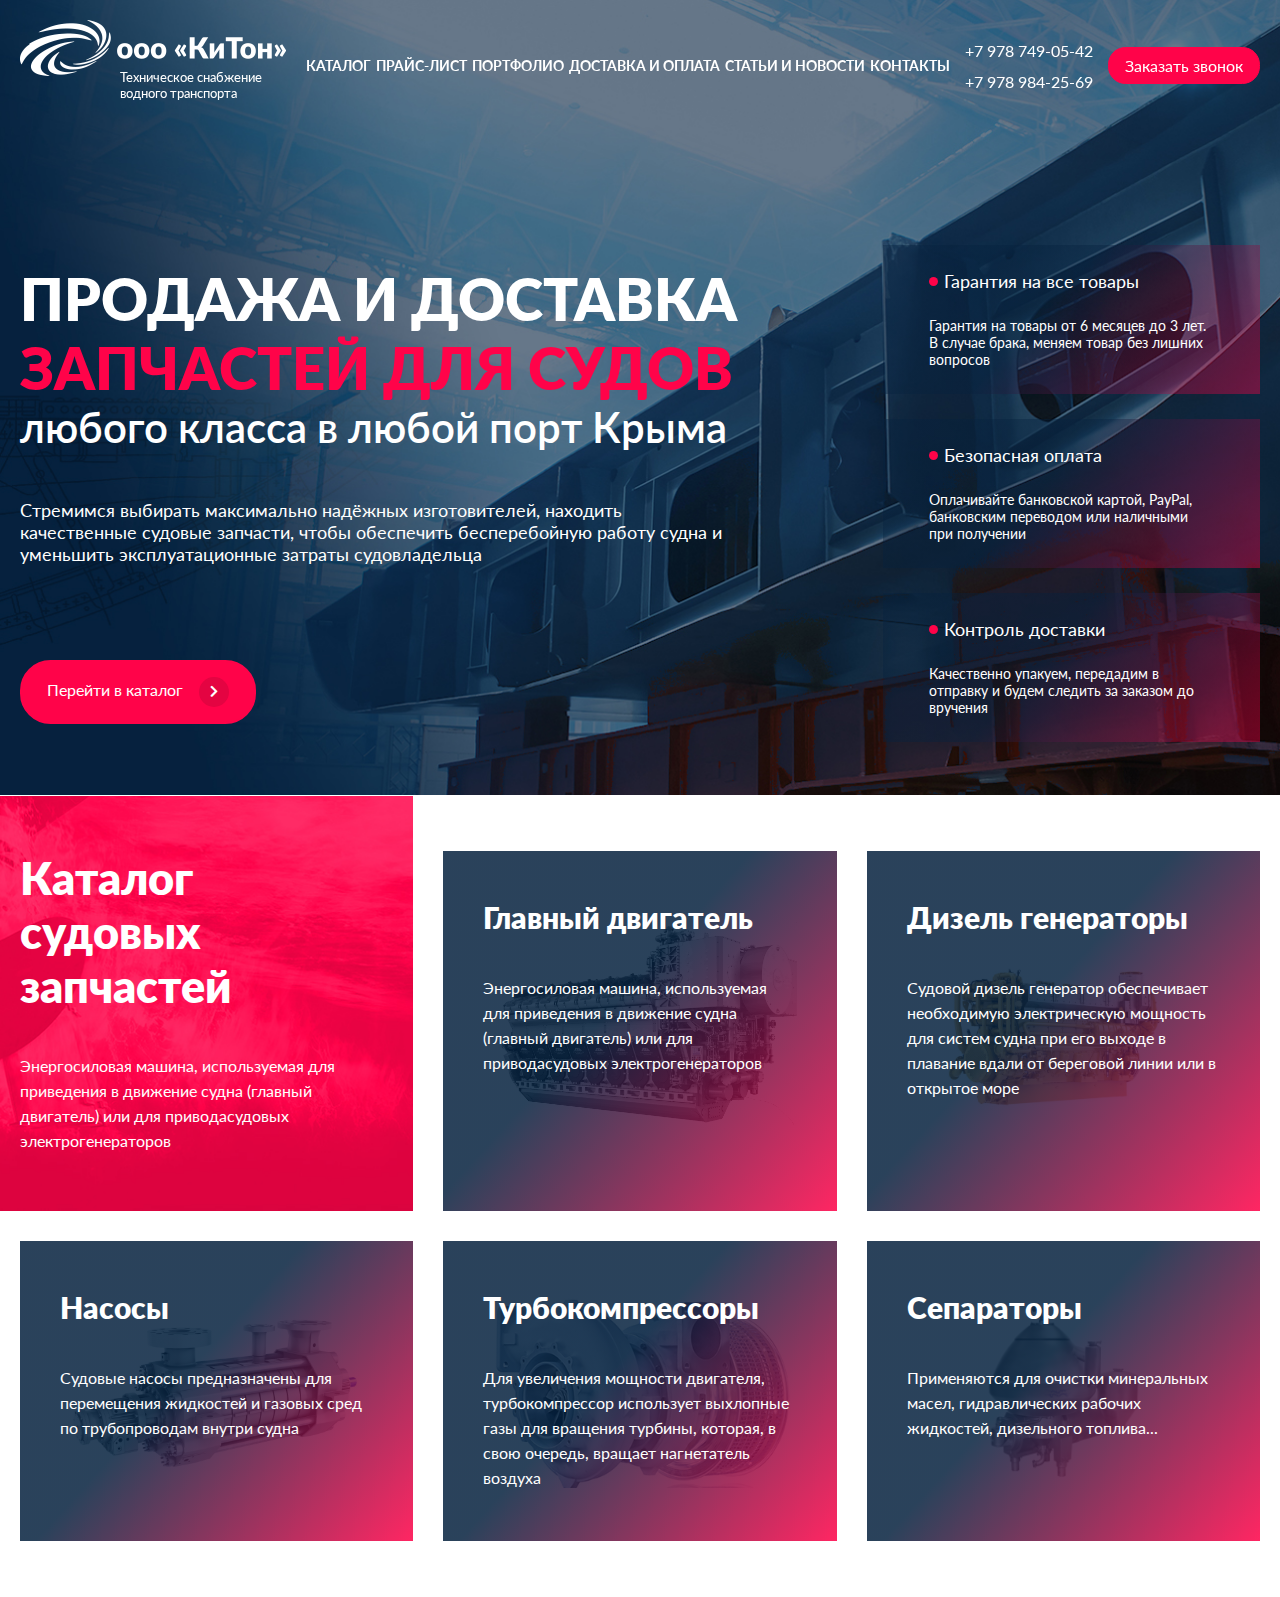
==== index.html @ de4539e9 "done main-catalog" ====
<!DOCTYPE html>
<html lang="ru">
<head>
  <meta charset="UTF-8">
  <meta http-equiv="X-UA-Compatible" content="IE=edge">
  <meta name="viewport" content="width=device-width, initial-scale=1.0">
  <link rel="stylesheet" href="libs/fontawesome/css/all.min.css">
  <link rel="stylesheet" href="css/main.css">
  <link rel="stylesheet" href="css/media.css">
  <link rel="stylesheet" href="css/fonts.css">
  <title>Главная</title>
</head>
<body>
  <main>
    <header>
      <div class="box-container">
  
        <div class="main-header">

          <div class="main-header__logo">
            <a href="index.html"><img src="img/icon/header-logo.svg" alt=""></a> 
            <p>Техническое снабжение <br>
              водного транспорта</p>
          </div>

          <nav class="nav">
            <ul>
              <li><a href="#">Каталог</a></li>
              <li><a href="#">Прайс-лист</a></li>
              <li><a href="#">Портфолио</a></li>
              <li><a href="#">Доставка и оплата</a></li>
              <li><a href="#">Статьи и новости</a></li>
              <li><a href="#">Контакты</a></li>
            </ul>
          </nav>

          <div class="main-header__phones">
            <a href="#">+7 978 749-05-42</a>
            <a href="#">+7 978 984-25-69</a>
          </div>

          <a href="#" class="custom-btn">Заказать звонок</a>

          <span class="header__button-menu"><i class="fas fa-bars"></i></span>
        </div>
  
        <div class="header__mobile">
          <span class="header__mobile-close"><i class="fas fa-times"></i></span>
          <div class="header__nav_mobile">
            <ul class="header__nav_item_mobile">
              <li><a href="#">Каталог</a></li>
              <li><a href="#">Прайс-лист</a></li>
              <li><a href="#">Портфолио</a></li>
              <li><a href="#">Доставка и оплата</a></li>
              <li><a href="#">Статьи и новости</a></li>
              <li><a href="#">Контакты</a></li>
            </ul>
            <div class="main-header__phones">
              <a href="#">+7 978 749-05-42</a>
              <a href="#">+7 978 984-25-69</a>
            </div>
          </div>
        </div>
  
      </div>
    </header>
  
    <section class="main-block">
      <div class="box-container">
        <div class="main-block__body">

          <div class="main-block__text">
            <h1>Продажа и доставка <br>
              <span>запчастей для судов</span>  
            </h1>
            <h2>любого класса в любой порт Крыма</h2>

            <p>Стремимся выбирать максимально надёжных изготовителей, находить качественные 
              судовые запчасти, чтобы обеспечить бесперебойную работу судна и уменьшить 
              эксплуатационные затраты судовладельца</p>

            <a href="#" class="catalog-btn">
              Перейти в каталог
              <span class="catalog-btn__circle"><i class="fas fa-chevron-right"></i></span>
            </a>
          </div>

          <div class="main-block__item">

            <div class="main-block__box">
              <div class="box__title">
                <p>Гарантия на все товары</p>
              </div>
              <div class="box__desc">
                <p>Гарантия на товары от 6 месяцев до 3 лет. 
                  В случае брака, меняем товар без лишних вопросов</p>
              </div>
            </div>

            <div class="main-block__box">
              <div class="box__title">
                <p>Безопасная оплата</p>
              </div>
              <div class="box__desc">
                <p>Оплачивайте банковской картой, PayPal, банковским переводом или наличными при получении</p>
              </div>
            </div>

            <div class="main-block__box">
              <div class="box__title">
                <p>Контроль доставки</p>
              </div>
              <div class="box__desc">
                <p>Качественно упакуем, передадим 
                  в отправку и будем следить за заказом
                  до вручения</p>
              </div>
            </div>

          </div>
        </div>
      </div>
    </section>

    <section class="main-catalog">
      <div class="box-container">
        
        <div class="main-catalog__body">

          <div class="main-catalog__item main-catalog__item_size">
            <img class="red-img" src="img/bg/catalog-red.jpg" alt="">

            <div class="main-catalog__text">
              <div class="text__title">
                <p>Каталог <br>
                  судовых запчастей</p>
              </div>
              <div class="text__desc">
                <p>Энергосиловая машина, используемая для приведения 
                  в движение судна (главный двигатель) или для приводасудовых электрогенераторов</p>
              </div>
            </div>

          </div>

          <div class="main-catalog__item">
            <img src="img/bg/catalog-img2.png" alt="">
            <div class="main-catalog__item_mask"></div>
            <div class="main-catalog__text">
              <div class="text__title">
                <p>Главный двигатель</p>
              </div>
              <div class="text__desc">
                <p>Энергосиловая машина, используемая для приведения 
                  в движение судна (главный двигатель) или для приводасудовых электрогенераторов</p>
              </div>
            </div>
          </div>

          <div class="main-catalog__item">
            <img src="img/bg/catalog-img3.jpg" alt="">
            <div class="main-catalog__item_mask"></div>
            <div class="main-catalog__text">
              <div class="text__title">
                <p>Дизель генераторы</p>
              </div>
              <div class="text__desc">
                <p>Судовой дизель генератор обеспечивает необходимую электрическую мощность для систем судна при его выходе в плавание вдали от береговой линии или в открытое море</p>
              </div>
            </div>
          </div>

          <div class="main-catalog__item">
            <img src="img/bg/catalog-img4.jpg" alt="">
            <div class="main-catalog__item_mask"></div>
            <div class="main-catalog__text">
              <div class="text__title">
                <p>Насосы</p>
              </div>
              <div class="text__desc">
                <p>Судовые насосы предназначены для перемещения 
                  жидкостей и газовых сред по трубопроводам внутри судна</p>
              </div>
            </div>
          </div>

          <div class="main-catalog__item">
            <img src="img/bg/catalog-img5.jpg" alt="">
            <div class="main-catalog__item_mask"></div>
            <div class="main-catalog__text">
              <div class="text__title">
                <p>Турбокомпрессоры</p>
              </div>
              <div class="text__desc">
                <p>Для увеличения мощности двигателя, турбокомпрессор использует выхлопные газы для вращения турбины, которая, в свою очередь, вращает нагнетатель воздуха</p>
              </div>
            </div>
          </div>

          <div class="main-catalog__item">
            <img src="img/bg/catalog-img6.png" alt="">
            <div class="main-catalog__item_mask"></div>
            <div class="main-catalog__text">
              <div class="text__title">
                <p>Сепараторы</p>
              </div>
              <div class="text__desc">
                <p>Применяются для очистки минеральных масел, гидравлических рабочих жидкостей, дизельного топлива...</p>
              </div>
            </div>
          </div>
        </div>
      </div>
    </section>
  </main>
 


  <script src="libs/jquery/dist/jquery.min.js"></script>
  <script src="libs/fancybox-2.1.7/source/jquery.fancybox.js"></script>
	<script src="js/common.js"></script>
  
</body>
</html>
---- css/main.css ----
:root {
  --color-white: #ffffff;
  --color-red: #ff0349;
  --color-dark-blue: #05213e;
  --color-blue: #0e355d;
  --color-light-blue: #1a4377;

  --text-color-light-blue: #85bada;
  --text-color-blue: #0a2745;

  --gradient-card: linear-gradient(
    132deg,
    rgba(5, 33, 62, .4) 43%,
    rgba(255, 0, 71, .4) 100%
  );

  --gradient-card-catalog: linear-gradient(
    132deg,
    rgba(5, 33, 62, .85) 43%,
    rgba(255, 0, 71, .85) 100%
  );

  --gradient-bg-1: linear-gradient(
    70deg,
    rgba(5, 33, 62, 1) 30%,
    rgba(5, 33, 62, 0.5) 100%
  );
  --gradient-bg-2: linear-gradient(
    42deg,
    rgba(255, 3, 73, 1) 0%,
    rgba(5, 33, 62, 1) 55%
  );
}

* {
  margin: 0;
  padding: 0;
}

a {
  color: var(--color-white);
  text-decoration: none;
}

li {
  list-style: none;
}

i{ font-size: 24px; }

body {
  font-family: "Lato";
  background-color: var(--color-dark-blue);
}
header {
  position: fixed;
  top: 0;
  width: 100%;
  z-index: 100;
  transition: .3s;
}

.scrolled {
  background: var(--color-light-blue);
}

.scrolled .main-header {
  padding: 5px 0 0;
}

.header__mobile {
  display: none;
}

.header__button-menu {
  display: none;
}

.header__mobile-close {
  color: var(--color-white);
}

.header__nav_item_mobile {
  margin-bottom: 10px;
}

.header__nav_item_mobile li{
  margin-bottom: 12px;
}

.box-container {
  max-width: 1600px;
  width: 100%;
  margin: 0px auto;
}

.main-header {
  color: var(--color-white);
  display: flex;
  align-items: center;
  justify-content: space-between;
  padding: 20px 0;
  transition: .5s;
}

.main-header__logo {
  margin-right: 15px;
}

.main-header__logo p {
  font-size: 13px;
  position: relative;
  left: 100px;
  top: -10px;
}

.nav {
  text-transform: uppercase;
  font-size: 14px;
  font-weight: bold;
  max-width: 910px;
  width: 100%;
  margin: 0px 5px;
}

.nav ul {
  display: flex;
  justify-content: space-between;
}

.nav ul li {}

.nav ul li a {
  position: relative
}

.nav ul li a::before {
  position: absolute;
  content: "";
  bottom: -9px;
  width: 0%;
  height: 2px;
  /* background: #ff0349; */
  transition: 0.5s;
}

.nav ul li:hover a::before {
  bottom: -9px;
  width: 100%;
  height: 2px;
  background: #ff0349;
  transition: 0.3s;
}

.main-header__phones {
  display: flex;
  flex-direction: column;
  margin: 0px 15px 0px 10px;
}

.main-header__phones a {
  position: relative;
  width: max-content;
  margin-bottom: 12px;
}
.main-header__phones a:last-child {
  margin-bottom: 0px;
}

.main-header__phones a::before {
  position: absolute;
  content: "";
  bottom: -1px;
  width: 0%;
  height: 2px;
  /* background: #ff0349; */
  transition: 0.5s;
}

.main-header__phones a:hover::before {
  bottom: -1px;
  width: 100%;
  height: 2px;
  background: var(--color-red);
  transition: 0.3s;
}

.custom-btn {
  max-width: 150px;
  width: 100%;
  height: 35px;

  display: flex;
  align-items: center;
  justify-content: center;

  border-radius: 17.5px;
  background: var(--color-red);
  border: 1px solid var(--color-red);
  transition: 0.3s;
}

.custom-btn:hover {
  transition: 0.5s;
  border: 1px solid var(--color-red);
  background: var(--color-dark-blue);
}

/* ========== main-block ========== */

.main-block {
  color: var(--color-white);
  height: 795px;
  background: url('../img/bg/fon_1.jpg') no-repeat center top / cover;
}

.main-block__body {
  padding-top: 245px;
  display: flex;
  align-items: center;
  justify-content: space-between;
}

.main-block__text {
  max-width: 720px;
  width: 100%;
}

.main-block__text h1 {
  font-size: 58px;
  font-weight: 900;
  text-transform: uppercase;
}

.main-block__text h1 span {
  color: var(--color-red);
}

.main-block__text h2 {
  font-size: 42px;
  font-weight: 600;
  margin-bottom: 47px;
}

.main-block__text p {
  font-size: 18px;
  margin-bottom: 95px;
}

.catalog-btn {
  border-radius: 30.5px;
  background: var(--color-red);
  padding: 15px 25px;

  border: 2px solid var(--color-red);

  display: flex;
  align-items: baseline;
  width: max-content;

  transition: .4s;
}
.catalog-btn:hover {
  background: var(--color-dark-blue);
}
.catalog-btn .catalog-btn__circle {
  display: flex;
  align-items: center;
  justify-content: center;

  width: 30px;
  height: 30px;

  border-radius: 50%;
  background: #e40442;
  margin-left: 16px;
}

.catalog-btn__circle i {
  font-size: 13px;
}


.main-block__box {
  max-width: 285px;
  width: 100%;
  height: 99px;
  background: var(--gradient-card);

  padding: 25px 46px;

  margin-bottom: 25px;
}

.main-block__box:last-child {
  margin-bottom: 0px;
}

.box__title {
  position: relative;
  font-size: 18px;
  margin-left: 15px;

  margin-bottom: 25px;
}

.box__title::before {
  position: absolute;
  content: "";
  width: 9px;
  height: 9px;
  border-radius: 50%;
  background: var(--color-red);
  top: 7px;
  left: -15px;
}

.box__desc {
  font-size: 14px;
}


/* ========== main-catalog ========== */

.main-catalog {
  position: relative;
  background: var(--color-white);
  padding: 56px 0px;
}
.red-img {
  max-width: 680px !important;
  width: auto !important;
  height: 415px !important;
  bottom: 0;
  right: 0;
}
.main-catalog__body {
  display: grid;
  /* grid-template-columns: repeat(3, 1fr); */
  grid-template-columns: repeat(3, 1fr);
  grid-template-rows: 360px 300px;
  grid-auto-rows: minmax(300px, auto);
  grid-gap: 30px;
}
.main-catalog__item {
  position: relative;
  color: var(--color-white);
  display: flex;
  justify-content: center;
  align-items: center;
}

.main-catalog__item img {
  position: absolute;
  width: 80%;
  height: auto;
  object-fit: cover;
}

.main-catalog__item_mask {
  position: absolute;
  width: 100%;
  height: 100%;
  background: var(--gradient-card-catalog);
}

.main-catalog__text {
  position: relative;
  padding: 48px 40px;
  height: -webkit-fill-available;
}
.text__title {
  font-weight: 900;
  font-size: 30px;
  margin-bottom: 40px;
}
.text__desc {
  font-size: 16px;
  line-height: 25px;
}

.main-catalog__item_size .main-catalog__text{
  padding: 0px 40px 0px 0px;
}
.main-catalog__item_size .text__title {
  font-size: 45px;
}
---- css/media.css ----
@media all and (min-width: 1921px) {
  .red-img {
    max-width: initial !important;
    width: 100vw !important;
  }
}

@media all and (max-width: 1600px) {
  .box-container {
    max-width: 1440px;
  }
  .red-img {
    max-width: 680px !important;
    width: auto !important;
  }
}
@media all and (max-width: 1440px) {
  .box-container {
    max-width: 1366px;
  }
}

@media all and (max-width: 1366px) {
  .box-container {
    max-width: 100%;
    width: auto;
    padding: 0 20px;
  }
}

@media all and (max-width: 1320px) {}

@media all and (max-width: 1279px) {
  .main-header__phones {
    display: none;
  }
  .nav {
    margin: 0px 15px;
  }

}

@media all and (max-width: 1200px) {
  .main-block__body {
    flex-direction: column;
  }

  .main-block__item {
    display: flex;
    justify-content: space-between;
    margin-top: 30px;
  }

  .main-block__box {
    max-width: 24%;
    height: max-content;
  }
  .main-block {
    height: max-content;
  }
}

@media all and (max-width: 1100px) {
  .custom-btn {
    display: none;
  }
}

@media all and (max-width: 1024px) {
  .box-container {
    max-width: 100%;
    padding: 0 20px;
  }
  .main-header__phones {
    display: flex;
  }
  .nav {
    display: none;
  }

  .header__button-menu {
    display: block;
  }

  .header__mobile {
    position: fixed;
    top: 0;
    left: 0;
    right: 0;
    bottom: 0;
    z-index: 2;
    background: var( --color-blue);
    overflow: auto;
    padding: 70px 30px 40px;
  }

  .header__mobile-close {
    position: absolute;
    top: 20px;
    right: 20px;
    font-size: 28px;
    cursor: pointer;
  }

  .header__nav_mobile {
    display: flex;
    align-items: center;
    justify-content: center;
    flex-direction: column;
  }

  .header__nav_item_mobile {
    text-align: center;
  }

  .main-catalog__body {
    grid-template-columns: repeat(2, 1fr);
    grid-template-rows: 360px minmax(300px, auto);
  }
}

@media all and (max-width: 980px) {}

@media all and (max-width: 850px) {}

@media all and (max-width: 768px) {
  .main-block__body {
    padding-top: 170px;
  }
  .main-block__item {
    display: flex;
    justify-content: inherit;
    flex-direction: column;
    margin-top: 30px;
  }

  .main-block__box {
    max-width: 100%;
    width: auto;
    height: max-content;
  }
}

@media all and (max-width: 640px) {
  .main-block__text h1 {
    font-size: 38px;
  }
  
  .main-block__text h2 {
    font-size: 22px;
  }
  .main-block__body {
    padding-top: 150px;
  }
  .text__title {
    font-size: 20px;
  }
  
}

@media all and (max-width: 550px) {
  .main-catalog__body {
    grid-template-columns: repeat(1, 1fr);
  }
}

@media all and (max-width: 540px) {
  .main-header .main-header__phones {
    display: none;
  }
}

@media all and (max-width: 480px) {

}

@media all and (max-width: 440px) {}

@media all and (max-width: 400px) {}

@media all and (max-width: 380px) {
  .main-header__logo {
    max-width: 200px;
  }
  .main-header__logo img {
    max-width: 100%;
  }
  .main-header__logo p {
    font-size: 12px;
    left: 75px;
  }
}
---- css/fonts.css ----
@font-face {
  font-family: 'Lato';
  src: local('Lato Hairline'), 
    local('Lato-Hairline'), 
    url('../fonts/latohairline.woff2') format('woff2'), 
    url('../fonts/latohairline.woff') format('woff'), 
    url('../fonts/latohairline.ttf') format('truetype');
  font-weight: 100;
  font-style: normal;
}
@font-face {
  font-family: 'Lato';
  src: local('Lato Thin'), 
    local('Lato-Thin'), 
    url('../fonts/latothin.woff2') format('woff2'), 
    url('../fonts/latothin.woff') format('woff'), 
    url('../fonts/latothin.ttf') format('truetype');
  font-weight: 200;
  font-style: normal;
}

@font-face {
  font-family: 'Lato';
  src: local('Lato Light'),
    local('Lato-Light'), 
    url('../fonts/latolight.woff2') format('woff2'), 
    url('../fonts/latolight.woff') format('woff'), 
    url('../fonts/latolight.ttf') format('truetype');
  font-weight: 300;
  font-style: normal;
}

@font-face {
  font-family: 'Lato';
  src: local('Lato Regular'), 
    local('Lato-Regular'), 
    url('../fonts/latoregular.woff2') format('woff2'), 
    url('../fonts/latoregular.woff') format('woff'), 
    url('../fonts/latoregular.ttf') format('truetype');
  font-weight: 400;
  font-style: normal;
}

@font-face {
  font-family: 'Lato';
  src: local('Lato Medium'), 
    local('Lato-Medium'), 
    url('../fonts/latomedium.woff2') format('woff2'),
    url('../fonts/latomedium.woff') format('woff'), 
    url('../fonts/latomedium.ttf') format('truetype');
  font-weight: 500;
  font-style: normal;
}

@font-face {
  font-family: 'Lato';
  src: local('Lato Semibold'), 
    local('Lato-Semibold'), 
    url('../fonts/latosemibold.woff2') format('woff2'), 
    url('../fonts/latosemibold.woff') format('woff'), 
    url('../fonts/latosemibold.ttf') format('truetype');
  font-weight: 600;
  font-style: normal;
}

@font-face {
  font-family: 'Lato';
  src: local('Lato Bold'), 
    local('Lato-Bold'), 
    url('../fonts/latobold.woff2') format('woff2'), 
    url('../fonts/latobold.woff') format('woff'), 
    url('../fonts/latobold.ttf') format('truetype');
  font-weight: 700;
  font-style: normal;
}

@font-face {
  font-family: 'Lato';
  src: local('Lato Heavy'), 
    local('Lato-Heavy'), 
    url('../fonts/latoheavy.woff2') format('woff2'), 
    url('../fonts/latoheavy.woff') format('woff'), 
    url('../fonts/latoheavy.ttf') format('truetype');
  font-weight: 800;
  font-style: normal;
}

@font-face {
  font-family: 'Lato';
  src: local('Lato Black'), 
    local('Lato-Black'), 
    url('../fonts/latoblack.woff2') format('woff2'), 
    url('../fonts/latoblack.woff') format('woff'), 
    url('../fonts/latoblack.ttf') format('truetype');
  font-weight: 900;
  font-style: normal;
}



@font-face {
  font-family: 'Futura PT';
  src: local('Futura PT Light'), local('Futura-PT-Light'),
      url('../fonts/FuturaPT-Light.woff2') format('woff2'),
      url('../fonts/FuturaPT-Light.woff') format('woff'),
      url('../fonts/FuturaPT-Light.ttf') format('truetype');
  font-weight: 300;
  font-style: normal;
}
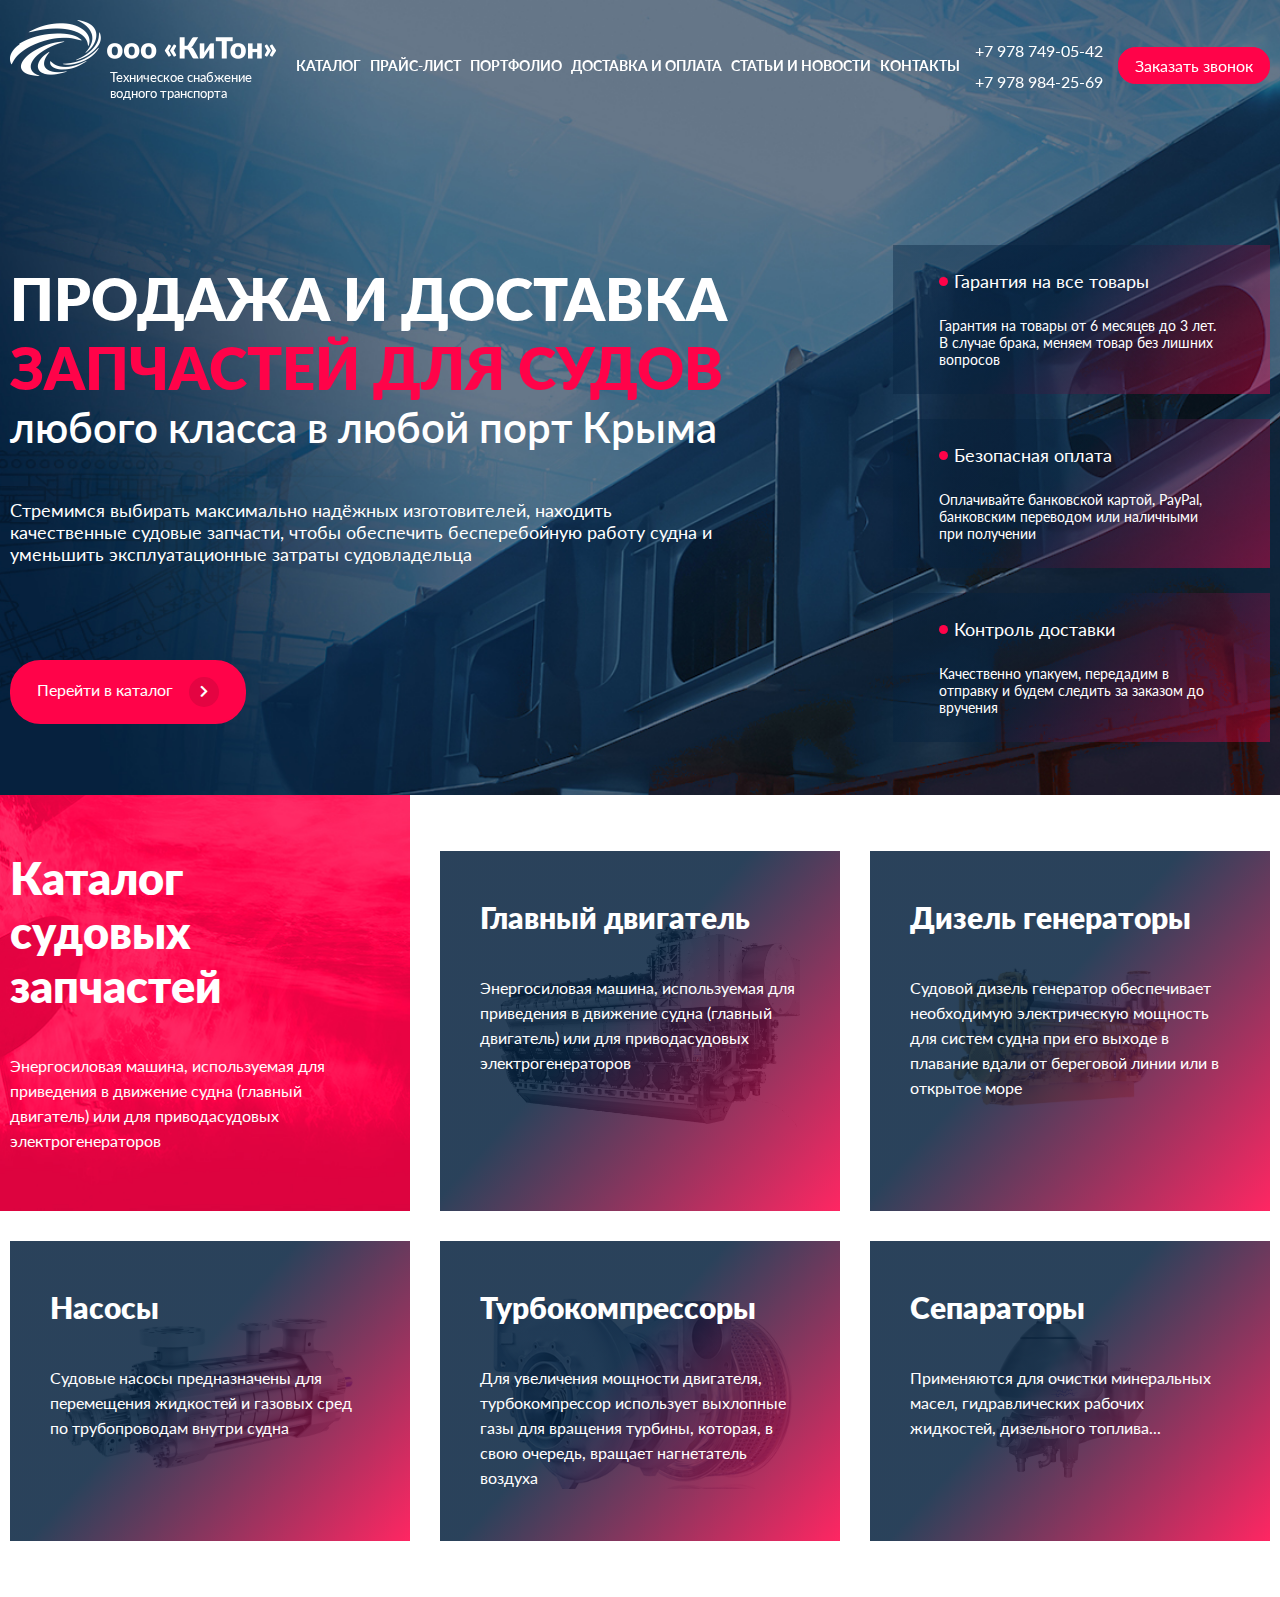
==== commit 63f1f0b6: "added hovers" ====
--- a/index.html
+++ b/index.html
@@ -143,7 +143,7 @@
 
           </div>
 
-          <div class="main-catalog__item">
+          <a href="#" class="main-catalog__item">
             <img src="img/bg/catalog-img2.png" alt="">
             <div class="main-catalog__item_mask"></div>
             <div class="main-catalog__text">
@@ -155,9 +155,9 @@
                   в движение судна (главный двигатель) или для приводасудовых электрогенераторов</p>
               </div>
             </div>
-          </div>
-
-          <div class="main-catalog__item">
+          </a>
+
+          <a href="#" class="main-catalog__item">
             <img src="img/bg/catalog-img3.jpg" alt="">
             <div class="main-catalog__item_mask"></div>
             <div class="main-catalog__text">
@@ -168,9 +168,9 @@
                 <p>Судовой дизель генератор обеспечивает необходимую электрическую мощность для систем судна при его выходе в плавание вдали от береговой линии или в открытое море</p>
               </div>
             </div>
-          </div>
-
-          <div class="main-catalog__item">
+          </a>
+
+          <a href="#" class="main-catalog__item">
             <img src="img/bg/catalog-img4.jpg" alt="">
             <div class="main-catalog__item_mask"></div>
             <div class="main-catalog__text">
@@ -182,9 +182,9 @@
                   жидкостей и газовых сред по трубопроводам внутри судна</p>
               </div>
             </div>
-          </div>
-
-          <div class="main-catalog__item">
+          </a>
+
+          <a href="#" class="main-catalog__item">
             <img src="img/bg/catalog-img5.jpg" alt="">
             <div class="main-catalog__item_mask"></div>
             <div class="main-catalog__text">
@@ -195,9 +195,9 @@
                 <p>Для увеличения мощности двигателя, турбокомпрессор использует выхлопные газы для вращения турбины, которая, в свою очередь, вращает нагнетатель воздуха</p>
               </div>
             </div>
-          </div>
-
-          <div class="main-catalog__item">
+          </a>
+
+          <a href="#" class="main-catalog__item">
             <img src="img/bg/catalog-img6.png" alt="">
             <div class="main-catalog__item_mask"></div>
             <div class="main-catalog__text">
@@ -208,7 +208,7 @@
                 <p>Применяются для очистки минеральных масел, гидравлических рабочих жидкостей, дизельного топлива...</p>
               </div>
             </div>
-          </div>
+          </a>
         </div>
       </div>
     </section>
--- a/css/main.css
+++ b/css/main.css
@@ -211,7 +211,9 @@
 .main-block {
   color: var(--color-white);
   height: 795px;
+  /* height: 100vh; */
   background: url('../img/bg/fon_1.jpg') no-repeat center top / cover;
+  background-attachment: fixed;
 }
 
 .main-block__body {
@@ -330,7 +332,7 @@
 .red-img {
   max-width: 680px !important;
   width: auto !important;
-  height: 415px !important;
+  height: 416px !important;
   bottom: 0;
   right: 0;
 }
@@ -355,6 +357,7 @@
   width: 80%;
   height: auto;
   object-fit: cover;
+  transition: all .8s;
 }
 
 .main-catalog__item_mask {
@@ -370,9 +373,20 @@
   height: -webkit-fill-available;
 }
 .text__title {
+  position: relative;
   font-weight: 900;
   font-size: 30px;
   margin-bottom: 40px;
+  transition: .4s;
+}
+
+.main-catalog__item:hover .text__title {
+  transform: scale(1.1);
+  padding: 0 0px 0 20px;
+}
+
+.main-catalog__item:hover img:not(.red-img) {
+  transform: scale(1.1);
 }
 .text__desc {
   font-size: 16px;
--- a/css/media.css
+++ b/css/media.css
@@ -24,7 +24,7 @@
   .box-container {
     max-width: 100%;
     width: auto;
-    padding: 0 20px;
+    padding: 0 10px;
   }
 }
 
@@ -67,10 +67,10 @@
 }
 
 @media all and (max-width: 1024px) {
-  .box-container {
+  /* .box-container {
     max-width: 100%;
     padding: 0 20px;
-  }
+  } */
   .main-header__phones {
     display: flex;
   }
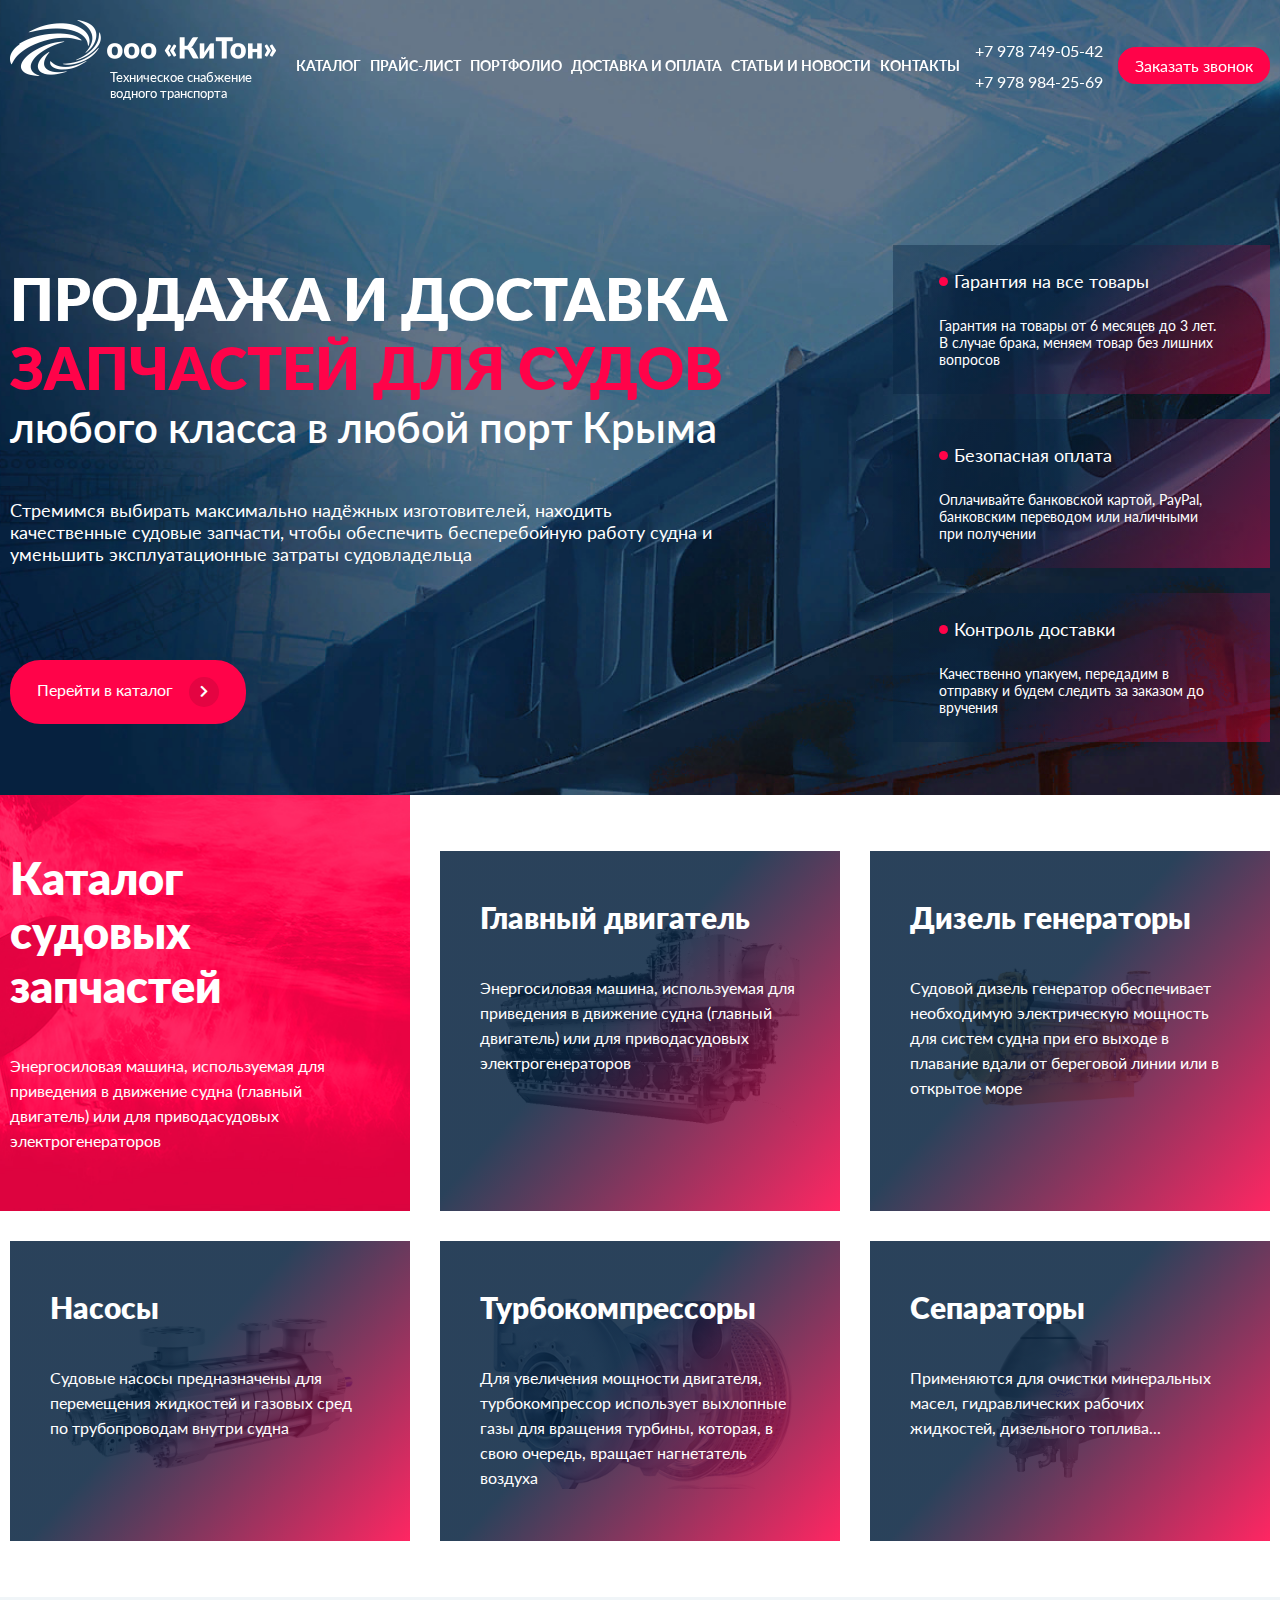
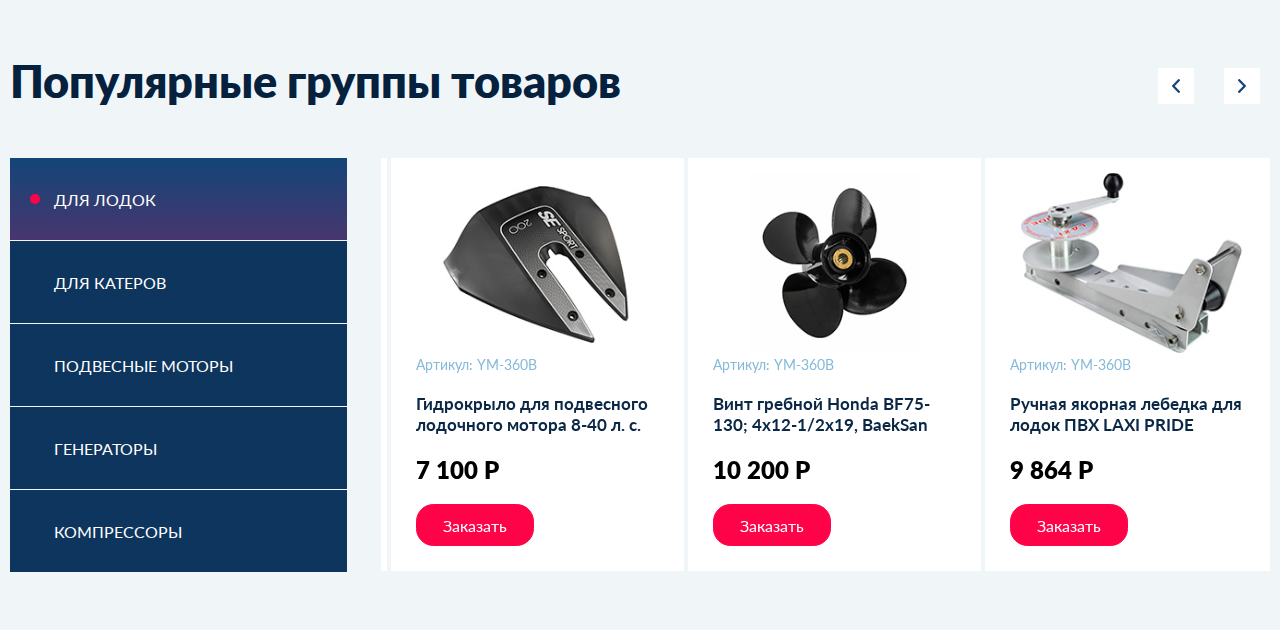
==== commit 66c6e7d5: "added animations + done popular-product-groups block" ====
--- a/index.html
+++ b/index.html
@@ -5,6 +5,7 @@
   <meta http-equiv="X-UA-Compatible" content="IE=edge">
   <meta name="viewport" content="width=device-width, initial-scale=1.0">
   <link rel="stylesheet" href="libs/fontawesome/css/all.min.css">
+  <link rel="stylesheet" href="libs/fancybox-2.1.7/source/jquery.fancybox.css" />
   <link rel="stylesheet" href="css/main.css">
   <link rel="stylesheet" href="css/media.css">
   <link rel="stylesheet" href="css/fonts.css">
@@ -212,12 +213,372 @@
         </div>
       </div>
     </section>
+
+    <section class="popular-product-groups">
+      <div class="box-container">
+        <div class="popular-product-groups__title">
+          <p>Популярные группы товаров</p>
+        </div>
+
+        <div class="popular-product-groups__body">
+          <ul class="tabs">
+            <li><a href="#tab1">Для лодок</a></li>
+            <li><a href="#tab2">Для катеров</a></li>
+            <li><a href="#tab3">Подвесные моторы</a></li>
+            <li><a href="#tab4">Генераторы </a></li>
+            <li><a href="#tab5">Компрессоры</a></li>
+          </ul>
+
+          <div id="tab1" class="tab_content">
+
+              <div class="slick__item">
+
+                <div class="popular-product__wrap">
+                  <a href="#"><img src="img/product/product-img1.jpg" alt=""></a> 
+                  <span class="popular-product__part-number">Артикул: YM-360B</span>
+                  <a href="#" class="popular-product__name"><p>Гидрокрыло для подвесного 
+                    лодочного мотора 8-40 л. с. </p></a>
+                  <span class="popular-product__price">7 100 Р</span>
+                  <a href="#" class="custom-btn">Заказать</a>
+                </div>
+
+              </div>
+
+              <div class="slick__item">
+
+                <div class="popular-product__wrap">
+                  <a href="#"><img src="img/product/product-img2.jpg" alt=""></a> 
+                  <span class="popular-product__part-number">Артикул: YM-360B</span>
+                  <a href="#" class="popular-product__name"><p>Винт гребной Honda BF75-130;
+                    4x12-1/2x19, BaekSan</p></a>
+                  <span class="popular-product__price">10 200 Р</span>
+                  <a href="#" class="custom-btn">Заказать</a>
+                </div>
+
+              </div>
+
+              <div class="slick__item">
+
+                <div class="popular-product__wrap">
+                  <a href="#"><img src="img/product/product-img3.jpg" alt=""></a> 
+                  <span class="popular-product__part-number">Артикул: YM-360B</span>
+                  <a href="#" class="popular-product__name"><p>Ручная якорная лебедка для 
+                    лодок ПВХ LAXI PRIDE</p></a>
+                  <span class="popular-product__price">9 864 Р</span>
+                  <a href="#" class="custom-btn">Заказать</a>
+                </div>
+
+              </div>
+
+              <div class="slick__item">
+
+                <div class="popular-product__wrap">
+                  <a href="#"><img src="img/product/product-img4.jpg" alt=""></a> 
+                  <span class="popular-product__part-number">Артикул: YM-360B</span>
+                  <a href="#" class="popular-product__name"><p>Мотор лодочный Suzuki 
+                    DF15AS</p></a>
+                  <span class="popular-product__price">19800 Р</span>
+                  <a href="#" class="custom-btn">Заказать</a>
+                </div>
+
+              </div>
+
+              <div class="slick__item">
+
+                <div class="popular-product__wrap">
+                  <a href="#"><img src="img/bg/catalog-img3.jpg" alt=""></a> 
+                  <span class="popular-product__part-number">Артикул: YM-360B</span>
+                  <a href="#" class="popular-product__name"><p>Гидрокрыло для подвесного 
+                    лодочного мотора 8-40 л. с. </p></a>
+                  <span class="popular-product__price">7 100 Р</span>
+                  <a href="#" class="custom-btn">Заказать</a>
+                </div>
+
+              </div>
+          </div>
+
+          <div id="tab2" class="tab_content">
+
+            <div class="slick__item">
+
+              <div class="popular-product__wrap">
+                <a href="#"><img src="img/product/product-img1.jpg" alt=""></a> 
+                <span class="popular-product__part-number">Артикул: YM-360B</span>
+                <a href="#" class="popular-product__name"><p>Гидрокрыло для подвесного 
+                  лодочного мотора 8-40 л. с. </p></a>
+                <span class="popular-product__price">7 100 Р</span>
+                <a href="#" class="custom-btn">Заказать</a>
+              </div>
+
+            </div>
+
+            <div class="slick__item">
+
+              <div class="popular-product__wrap">
+                <a href="#"><img src="img/product/product-img2.jpg" alt=""></a> 
+                <span class="popular-product__part-number">Артикул: YM-360B</span>
+                <a href="#" class="popular-product__name"><p>Винт гребной Honda BF75-130;
+                  4x12-1/2x19, BaekSan</p></a>
+                <span class="popular-product__price">10 200 Р</span>
+                <a href="#" class="custom-btn">Заказать</a>
+              </div>
+
+            </div>
+
+            <div class="slick__item">
+
+              <div class="popular-product__wrap">
+                <a href="#"><img src="img/product/product-img3.jpg" alt=""></a> 
+                <span class="popular-product__part-number">Артикул: YM-360B</span>
+                <a href="#" class="popular-product__name"><p>Ручная якорная лебедка для 
+                  лодок ПВХ LAXI PRIDE</p></a>
+                <span class="popular-product__price">9 864 Р</span>
+                <a href="#" class="custom-btn">Заказать</a>
+              </div>
+
+            </div>
+
+            <div class="slick__item">
+
+              <div class="popular-product__wrap">
+                <a href="#"><img src="img/product/product-img4.jpg" alt=""></a> 
+                <span class="popular-product__part-number">Артикул: YM-360B</span>
+                <a href="#" class="popular-product__name"><p>Мотор лодочный Suzuki 
+                  DF15AS</p></a>
+                <span class="popular-product__price">19800 Р</span>
+                <a href="#" class="custom-btn">Заказать</a>
+              </div>
+
+            </div>
+
+            <div class="slick__item">
+
+              <div class="popular-product__wrap">
+                <a href="#"><img src="img/bg/catalog-img3.jpg" alt=""></a> 
+                <span class="popular-product__part-number">Артикул: YM-360B</span>
+                <a href="#" class="popular-product__name"><p>Гидрокрыло для подвесного 
+                  лодочного мотора 8-40 л. с. </p></a>
+                <span class="popular-product__price">7 100 Р</span>
+                <a href="#" class="custom-btn">Заказать</a>
+              </div>
+
+            </div>
+          </div>
+
+          <div id="tab3" class="tab_content">
+
+            <div class="slick__item">
+
+              <div class="popular-product__wrap">
+                <a href="#"><img src="img/product/product-img1.jpg" alt=""></a> 
+                <span class="popular-product__part-number">Артикул: YM-360B</span>
+                <a href="#" class="popular-product__name"><p>Гидрокрыло для подвесного 
+                  лодочного мотора 8-40 л. с. </p></a>
+                <span class="popular-product__price">7 100 Р</span>
+                <a href="#" class="custom-btn">Заказать</a>
+              </div>
+
+            </div>
+
+            <div class="slick__item">
+
+              <div class="popular-product__wrap">
+                <a href="#"><img src="img/product/product-img2.jpg" alt=""></a> 
+                <span class="popular-product__part-number">Артикул: YM-360B</span>
+                <a href="#" class="popular-product__name"><p>Винт гребной Honda BF75-130;
+                  4x12-1/2x19, BaekSan</p></a>
+                <span class="popular-product__price">10 200 Р</span>
+                <a href="#" class="custom-btn">Заказать</a>
+              </div>
+
+            </div>
+
+            <div class="slick__item">
+
+              <div class="popular-product__wrap">
+                <a href="#"><img src="img/product/product-img3.jpg" alt=""></a> 
+                <span class="popular-product__part-number">Артикул: YM-360B</span>
+                <a href="#" class="popular-product__name"><p>Ручная якорная лебедка для 
+                  лодок ПВХ LAXI PRIDE</p></a>
+                <span class="popular-product__price">9 864 Р</span>
+                <a href="#" class="custom-btn">Заказать</a>
+              </div>
+
+            </div>
+
+            <div class="slick__item">
+
+              <div class="popular-product__wrap">
+                <a href="#"><img src="img/product/product-img4.jpg" alt=""></a> 
+                <span class="popular-product__part-number">Артикул: YM-360B</span>
+                <a href="#" class="popular-product__name"><p>Мотор лодочный Suzuki 
+                  DF15AS</p></a>
+                <span class="popular-product__price">19800 Р</span>
+                <a href="#" class="custom-btn">Заказать</a>
+              </div>
+
+            </div>
+
+            <div class="slick__item">
+
+              <div class="popular-product__wrap">
+                <a href="#"><img src="img/bg/catalog-img3.jpg" alt=""></a> 
+                <span class="popular-product__part-number">Артикул: YM-360B</span>
+                <a href="#" class="popular-product__name"><p>Гидрокрыло для подвесного 
+                  лодочного мотора 8-40 л. с. </p></a>
+                <span class="popular-product__price">7 100 Р</span>
+                <a href="#" class="custom-btn">Заказать</a>
+              </div>
+
+            </div>
+          </div>
+
+          <div id="tab4" class="tab_content">
+
+            <div class="slick__item">
+
+              <div class="popular-product__wrap">
+                <a href="#"><img src="img/product/product-img1.jpg" alt=""></a> 
+                <span class="popular-product__part-number">Артикул: YM-360B</span>
+                <a href="#" class="popular-product__name"><p>Гидрокрыло для подвесного 
+                  лодочного мотора 8-40 л. с. </p></a>
+                <span class="popular-product__price">7 100 Р</span>
+                <a href="#" class="custom-btn">Заказать</a>
+              </div>
+
+            </div>
+
+            <div class="slick__item">
+
+              <div class="popular-product__wrap">
+                <a href="#"><img src="img/product/product-img2.jpg" alt=""></a> 
+                <span class="popular-product__part-number">Артикул: YM-360B</span>
+                <a href="#" class="popular-product__name"><p>Винт гребной Honda BF75-130;
+                  4x12-1/2x19, BaekSan</p></a>
+                <span class="popular-product__price">10 200 Р</span>
+                <a href="#" class="custom-btn">Заказать</a>
+              </div>
+
+            </div>
+
+            <div class="slick__item">
+
+              <div class="popular-product__wrap">
+                <a href="#"><img src="img/product/product-img3.jpg" alt=""></a> 
+                <span class="popular-product__part-number">Артикул: YM-360B</span>
+                <a href="#" class="popular-product__name"><p>Ручная якорная лебедка для 
+                  лодок ПВХ LAXI PRIDE</p></a>
+                <span class="popular-product__price">9 864 Р</span>
+                <a href="#" class="custom-btn">Заказать</a>
+              </div>
+
+            </div>
+
+            <div class="slick__item">
+
+              <div class="popular-product__wrap">
+                <a href="#"><img src="img/product/product-img4.jpg" alt=""></a> 
+                <span class="popular-product__part-number">Артикул: YM-360B</span>
+                <a href="#" class="popular-product__name"><p>Мотор лодочный Suzuki 
+                  DF15AS</p></a>
+                <span class="popular-product__price">19800 Р</span>
+                <a href="#" class="custom-btn">Заказать</a>
+              </div>
+
+            </div>
+
+            <div class="slick__item">
+
+              <div class="popular-product__wrap">
+                <a href="#"><img src="img/bg/catalog-img3.jpg" alt=""></a> 
+                <span class="popular-product__part-number">Артикул: YM-360B</span>
+                <a href="#" class="popular-product__name"><p>Гидрокрыло для подвесного 
+                  лодочного мотора 8-40 л. с. </p></a>
+                <span class="popular-product__price">7 100 Р</span>
+                <a href="#" class="custom-btn">Заказать</a>
+              </div>
+
+            </div>
+          </div>
+
+          <div id="tab5" class="tab_content">
+
+            <div class="slick__item">
+
+              <div class="popular-product__wrap">
+                <a href="#"><img src="img/product/product-img1.jpg" alt=""></a> 
+                <span class="popular-product__part-number">Артикул: YM-360B</span>
+                <a href="#" class="popular-product__name"><p>Гидрокрыло для подвесного 
+                  лодочного мотора 8-40 л. с. </p></a>
+                <span class="popular-product__price">7 100 Р</span>
+                <a href="#" class="custom-btn">Заказать</a>
+              </div>
+
+            </div>
+
+            <div class="slick__item">
+
+              <div class="popular-product__wrap">
+                <a href="#"><img src="img/product/product-img2.jpg" alt=""></a> 
+                <span class="popular-product__part-number">Артикул: YM-360B</span>
+                <a href="#" class="popular-product__name"><p>Винт гребной Honda BF75-130;
+                  4x12-1/2x19, BaekSan</p></a>
+                <span class="popular-product__price">10 200 Р</span>
+                <a href="#" class="custom-btn">Заказать</a>
+              </div>
+
+            </div>
+
+            <div class="slick__item">
+
+              <div class="popular-product__wrap">
+                <a href="#"><img src="img/product/product-img3.jpg" alt=""></a> 
+                <span class="popular-product__part-number">Артикул: YM-360B</span>
+                <a href="#" class="popular-product__name"><p>Ручная якорная лебедка для 
+                  лодок ПВХ LAXI PRIDE</p></a>
+                <span class="popular-product__price">9 864 Р</span>
+                <a href="#" class="custom-btn">Заказать</a>
+              </div>
+
+            </div>
+
+            <div class="slick__item">
+
+              <div class="popular-product__wrap">
+                <a href="#"><img src="img/product/product-img4.jpg" alt=""></a> 
+                <span class="popular-product__part-number">Артикул: YM-360B</span>
+                <a href="#" class="popular-product__name"><p>Мотор лодочный Suzuki 
+                  DF15AS</p></a>
+                <span class="popular-product__price">19800 Р</span>
+                <a href="#" class="custom-btn">Заказать</a>
+              </div>
+
+            </div>
+
+            <div class="slick__item">
+
+              <div class="popular-product__wrap">
+                <a href="#"><img src="img/bg/catalog-img3.jpg" alt=""></a> 
+                <span class="popular-product__part-number">Артикул: YM-360B</span>
+                <a href="#" class="popular-product__name"><p>Гидрокрыло для подвесного 
+                  лодочного мотора 8-40 л. с. </p></a>
+                <span class="popular-product__price">7 100 Р</span>
+                <a href="#" class="custom-btn">Заказать</a>
+              </div>
+
+            </div>
+          </div>
+
+        </div>        
+      </div>
+    </section>
   </main>
  
 
 
   <script src="libs/jquery/dist/jquery.min.js"></script>
   <script src="libs/fancybox-2.1.7/source/jquery.fancybox.js"></script>
+  <script src="libs/slick/slick.min.js"></script>
 	<script src="js/common.js"></script>
   
 </body>
--- a/css/main.css
+++ b/css/main.css
@@ -10,14 +10,20 @@
 
   --gradient-card: linear-gradient(
     132deg,
-    rgba(5, 33, 62, .4) 43%,
-    rgba(255, 0, 71, .4) 100%
+    rgba(5, 33, 62, 0.4) 43%,
+    rgba(255, 0, 71, 0.4) 100%
   );
 
   --gradient-card-catalog: linear-gradient(
     132deg,
-    rgba(5, 33, 62, .85) 43%,
-    rgba(255, 0, 71, .85) 100%
+    rgba(5, 33, 62, 0.85) 43%,
+    rgba(255, 0, 71, 0.85) 100%
+  );
+
+  --gradient-tab-product: linear-gradient(
+    0deg,
+    rgba(72, 54, 110, 1) 0%,
+    rgba(19, 69, 121, 1) 100%
   );
 
   --gradient-bg-1: linear-gradient(
@@ -46,7 +52,9 @@
   list-style: none;
 }
 
-i{ font-size: 24px; }
+i {
+  font-size: 24px;
+}
 
 body {
   font-family: "Lato";
@@ -57,7 +65,7 @@
   top: 0;
   width: 100%;
   z-index: 100;
-  transition: .3s;
+  transition: 0.3s;
 }
 
 .scrolled {
@@ -84,7 +92,7 @@
   margin-bottom: 10px;
 }
 
-.header__nav_item_mobile li{
+.header__nav_item_mobile li {
   margin-bottom: 12px;
 }
 
@@ -100,7 +108,7 @@
   align-items: center;
   justify-content: space-between;
   padding: 20px 0;
-  transition: .5s;
+  transition: 0.5s;
 }
 
 .main-header__logo {
@@ -128,10 +136,11 @@
   justify-content: space-between;
 }
 
-.nav ul li {}
+.nav ul li {
+}
 
 .nav ul li a {
-  position: relative
+  position: relative;
 }
 
 .nav ul li a::before {
@@ -212,7 +221,7 @@
   color: var(--color-white);
   height: 795px;
   /* height: 100vh; */
-  background: url('../img/bg/fon_1.jpg') no-repeat center top / cover;
+  background: url("../img/bg/fon_1.jpg") no-repeat center top / cover;
   background-attachment: fixed;
 }
 
@@ -260,7 +269,7 @@
   align-items: baseline;
   width: max-content;
 
-  transition: .4s;
+  transition: 0.4s;
 }
 .catalog-btn:hover {
   background: var(--color-dark-blue);
@@ -282,7 +291,6 @@
   font-size: 13px;
 }
 
-
 .main-block__box {
   max-width: 285px;
   width: 100%;
@@ -298,12 +306,23 @@
   margin-bottom: 0px;
 }
 
+.main-block__box:hover .box__title {
+  margin-left: 25px;
+}
+.main-block__box:hover .box__title::before {
+  left: -25px;
+  width: 5px;
+  height: 5px;
+  top: 9px;
+}
+
 .box__title {
   position: relative;
   font-size: 18px;
   margin-left: 15px;
 
   margin-bottom: 25px;
+  transition: all 0.5s;
 }
 
 .box__title::before {
@@ -315,12 +334,12 @@
   background: var(--color-red);
   top: 7px;
   left: -15px;
+  transition: all 0.5s;
 }
 
 .box__desc {
   font-size: 14px;
 }
-
 
 /* ========== main-catalog ========== */
 
@@ -357,7 +376,7 @@
   width: 80%;
   height: auto;
   object-fit: cover;
-  transition: all .8s;
+  transition: all 0.8s;
 }
 
 .main-catalog__item_mask {
@@ -377,25 +396,241 @@
   font-weight: 900;
   font-size: 30px;
   margin-bottom: 40px;
-  transition: .4s;
+  transition: 0.6s;
 }
 
 .main-catalog__item:hover .text__title {
   transform: scale(1.1);
-  padding: 0 0px 0 20px;
+  padding: 0 0px 0 30px;
+  /* margin-bottom: 35px; */
+}
+.main-catalog__item:hover .text__desc {
+  padding: 0 0px 0 5px;
+  transform: scale(1.03);
 }
 
 .main-catalog__item:hover img:not(.red-img) {
   transform: scale(1.1);
 }
+
 .text__desc {
   font-size: 16px;
   line-height: 25px;
-}
-
-.main-catalog__item_size .main-catalog__text{
+  transition: all 0.3s;
+}
+
+.main-catalog__item_size .main-catalog__text {
   padding: 0px 40px 0px 0px;
 }
 .main-catalog__item_size .text__title {
   font-size: 45px;
+}
+
+/* ========== popular-product-groups ========== */
+
+.popular-product-groups {
+  padding: 57px 0;
+  background: #f0f5f8;
+}
+
+.popular-product-groups__title {
+  font-size: 45px;
+  font-weight: 900;
+  color: var(--color-dark-blue);
+}
+
+.popular-product-groups__body {
+  display: flex;
+
+  margin-top: 50px;
+}
+
+.tabs {
+  list-style: none;
+  display: flex;
+  flex-direction: column;
+}
+
+.tabs li {
+  border: none;
+  background: var(--color-blue);
+  margin-bottom: 1px;
+}
+
+.tabs li a {
+  position: relative;
+  width: 293px;
+  /* width: 100%; */
+  height: 82px;
+
+  display: flex;
+  align-items: center;
+
+  font-size: 18px;
+  text-transform: uppercase;
+
+  font-size: 16px;
+  color: var(--color-white);
+  padding-left: 44px;
+  transition: all .4s;
+}
+
+.tabs li a::before {
+  position: absolute;
+  content: "";
+  width: 9px;
+  height: 9px;
+  border: 1px solid transparent;
+  left: 20px;
+  border-radius: 50%;
+  transition: all .5s;
+}
+
+.tabs li:hover:not(.active) a {
+  transform: scale(1.05);
+}
+
+.tabs li:hover:not(.active) a::before {
+  width: 8px;
+  height: 8px;
+  border-radius: 50%;
+  border: 1px solid var(--color-red);
+  left: 20px;
+  transition: all .4s;
+}
+
+.tabs li.active,
+.tabs li.active a:hover {
+  background: var(--gradient-tab-product);
+}
+.tabs li.active a::before {
+  position: absolute;
+  content: "";
+  width: 8px;
+  height: 8px;
+  border-radius: 50%;
+  left: 20px;
+  background: var(--color-red);
+}
+
+.tab_content {
+  margin-left: 34px;
+  width: 100%;
+}
+
+
+/* slick */
+
+.popular-product__wrap {
+  max-width: 243px;
+  width: 100%;
+  height: 373px;
+  padding: 15px 25px 25px;
+  background: var(--color-white);
+
+  margin: 0px auto;
+}
+
+.popular-product__wrap img {
+  width: 100%;
+  height: 180px;
+  object-fit: contain;
+}
+
+.popular-product__part-number {
+  display: flex;
+  font-size: 14px;
+  color: var(--text-color-light-blue);
+
+  margin-bottom: 20px;
+}
+.popular-product__name p{
+  font-size: 17px;
+  font-weight: bold;
+  color: var(--text-color-blue);
+
+  margin-bottom: 20px;
+}
+.popular-product__price {
+  display: flex;
+  font-size: 24px;
+  font-weight: 900;
+  margin-bottom: 20px;
+}
+
+.popular-product__wrap .custom-btn {
+  display: flex;
+  max-width: 116px;
+  height: 40px;
+}
+
+.slick-track {
+  display: flex;
+  align-items: center;
+}
+
+/* .slick__item {
+  text-align:;
+} */
+
+.tab_content .slick-list {
+  overflow-x: hidden;
+}
+
+.tab_content .slick-slide {
+  margin: 0 10px;
+}
+
+.tab_content {
+  min-width: 0;
+  position: relative;
+}
+
+.tab_content .slick-arrow {
+  position: absolute;
+  top: -75px;
+  z-index: 10;
+  font-size: 0;
+  border: 0;
+  width: 36px;
+  height: 36px;
+  background: var(--color-white);
+
+  margin: -15px 0 0 0;
+  cursor: pointer;
+  transition: all .3s;
+}
+
+.tab_content .slick-arrow.slick-prev {
+  right: 76px;
+  background: url('../img/icon/prev-btn.svg') 0 0 / 100% no-repeat;
+}
+
+.tab_content .slick-arrow.slick-next {
+  right: 10px;
+  background: url('../img/icon/next-btn.svg') 0 0 / 100% no-repeat;
+}
+
+.slick-prev:hover,
+.slick-next:hover {
+  transform: scale(1.1);
+}
+
+.tab_content .slick-dots {
+  display: flex;
+  align-items: center;
+  justify-content: center;
+}
+.tab_content .slick-dots li {
+  margin: 0px 10px;
+}
+.tab_content .slick-dots button {
+  font-size: 0;
+  width: 9px;
+  height: 9px;
+  border: 1px solid var(--color-red);
+  border-radius: 50%;
+}
+.tab_content .slick-dots .slick-active button{
+  background: var(--color-red);
 }--- a/css/media.css
+++ b/css/media.css
@@ -139,6 +139,54 @@
     width: auto;
     height: max-content;
   }
+
+  .popular-product-groups__body {
+    flex-direction: column;
+  }
+
+  .tab_content {
+    margin-left: 0px;
+    margin-top: 30px;
+    width: 100%;
+  }
+  .tabs {
+    list-style: none;
+    display: flex;
+    flex-direction: row;
+    overflow-x: scroll;
+  }
+  .tabs li {
+    margin-bottom: 0px;
+    margin-right: 20px;
+  }
+  .tabs li a {
+    width: max-content;
+    padding-right: 20px;
+  }
+  .tab_content .slick-arrow {
+    position: absolute;
+    top: 50%;
+    z-index: 10;
+    font-size: 0;
+    border: 0;
+    width: 36px;
+    height: 36px;
+    background: var(--color-white);
+  
+    margin: -15px 0 0 0;
+    cursor: pointer;
+    transition: all .3s;
+  }
+  
+  .tab_content .slick-arrow.slick-prev {
+    left: 0px;
+    background: url('../img/icon/prev-btn.svg') 0 0 / 100% no-repeat;
+  }
+  
+  .tab_content .slick-arrow.slick-next {
+    right: 0px;
+    background: url('../img/icon/next-btn.svg') 0 0 / 100% no-repeat;
+  }
 }
 
 @media all and (max-width: 640px) {
@@ -155,6 +203,13 @@
   .text__title {
     font-size: 20px;
   }
+  .popular-product__wrap {
+    max-width: 100%;
+    width: auto;
+  }
+  .popular-product-groups__title {
+    font-size: 35px;
+  }
   
 }
 
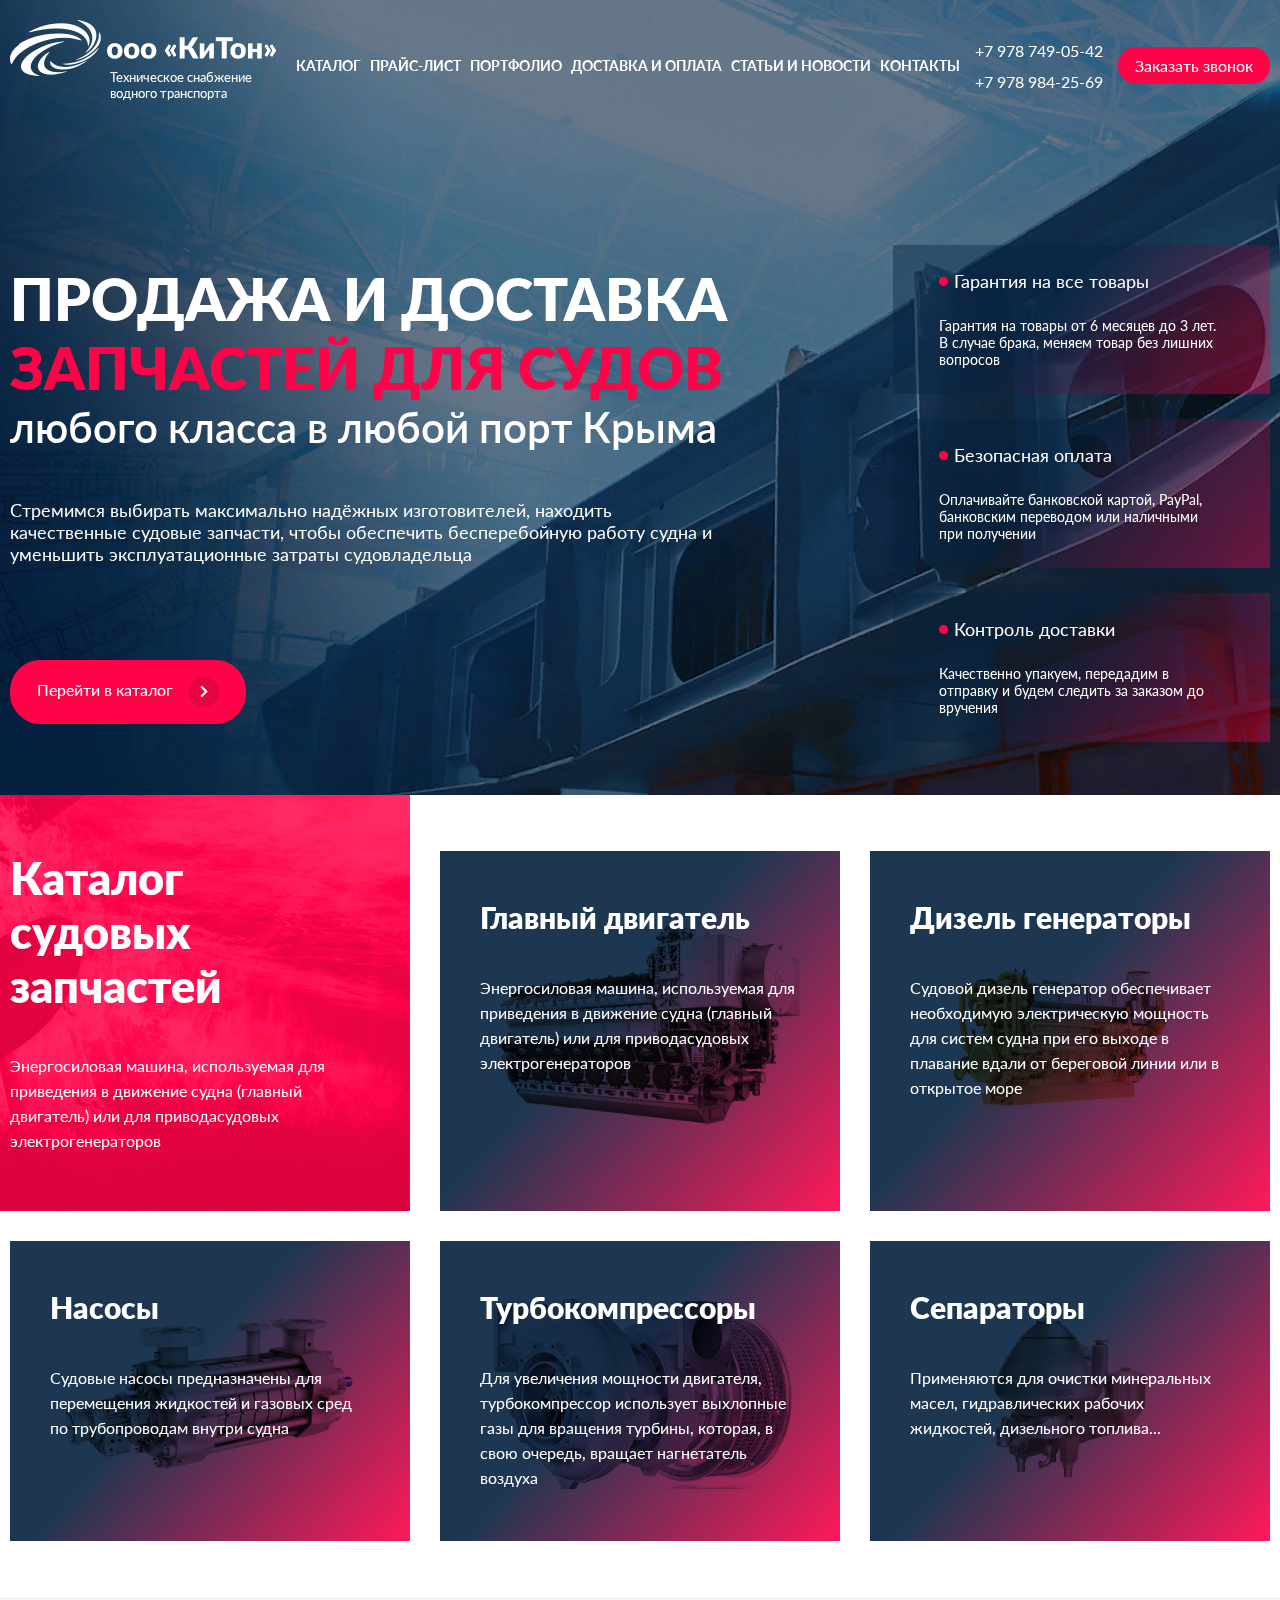
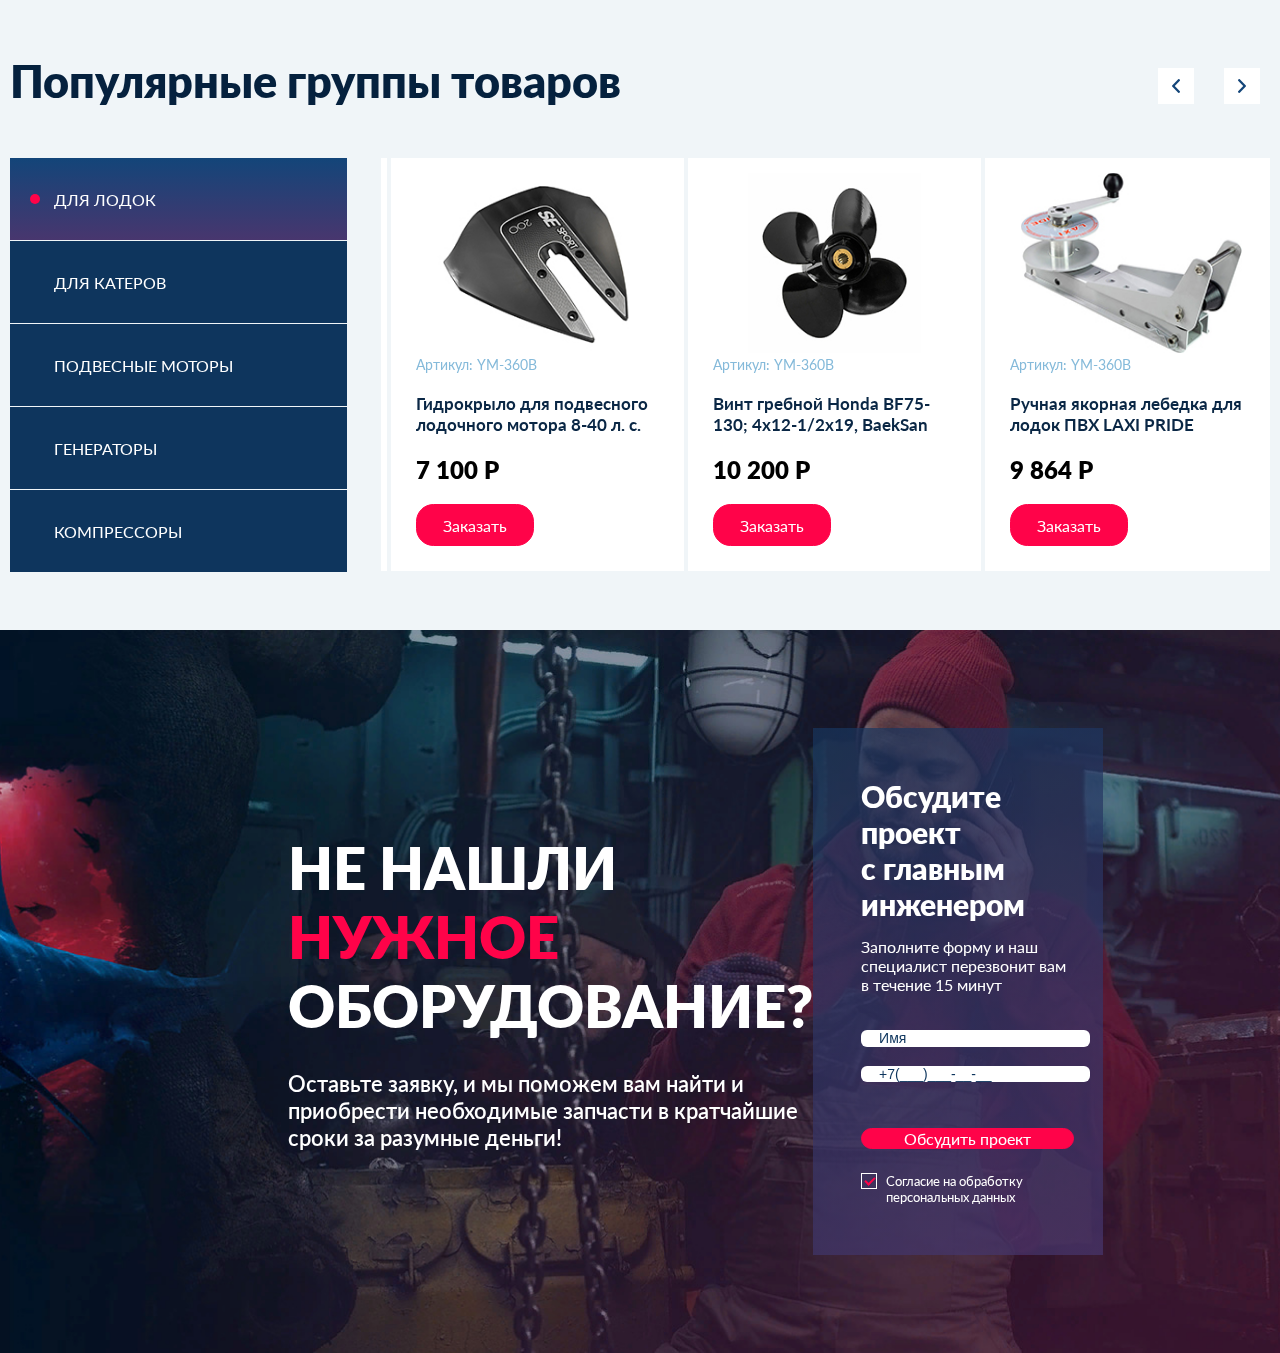
==== commit 5a4c9751: "done did-not-find update bg main-catalog" ====
--- a/index.html
+++ b/index.html
@@ -572,6 +572,43 @@
         </div>        
       </div>
     </section>
+
+    <section class="did-not-find">
+      <div class="box-container">
+        <div class="did-not-find__body">
+          <div class="did-not-find__text">
+            <div class="did-not-find__title">
+              <h2>Не нашли <br>
+                <span>нужное</span>   <br>
+                оборудование?</h2>
+            </div>
+            <p>Оставьте заявку, и мы поможем вам найти 
+              и приобрести необходимые запчасти в кратчайшие 
+              сроки за разумные деньги!</p>
+          </div>
+
+          <div class="forma">
+            <div class="forma__title">
+              <p>Обсудите проект <br>
+                с главным инженером</p>
+            </div>
+            <div class="forma__subtitle">
+              <p>Заполните форму и наш специалист перезвонит вам в течение 15 минут</p>
+            </div>
+
+            <input type="text" placeholder="Имя">
+            <input type="tel" placeholder="+7(___)___-__-__">
+
+            <a href="#" class="custom-btn">Обсудить проект</a>
+
+            <label class="container">Согласие на обработку персональных данных
+              <input type="checkbox" checked="checked">
+              <span class="checkmark"></span>
+            </label>
+          </div>
+        </div>
+      </div>
+    </section>
   </main>
  
 
--- a/css/main.css
+++ b/css/main.css
@@ -16,8 +16,8 @@
 
   --gradient-card-catalog: linear-gradient(
     132deg,
-    rgba(5, 33, 62, 0.85) 43%,
-    rgba(255, 0, 71, 0.85) 100%
+    rgba(5, 33, 62, .9) 43%,
+    rgba(255, 0, 71, .9) 100%
   );
 
   --gradient-tab-product: linear-gradient(
@@ -26,15 +26,10 @@
     rgba(19, 69, 121, 1) 100%
   );
 
-  --gradient-bg-1: linear-gradient(
-    70deg,
-    rgba(5, 33, 62, 1) 30%,
-    rgba(5, 33, 62, 0.5) 100%
-  );
-  --gradient-bg-2: linear-gradient(
-    42deg,
-    rgba(255, 3, 73, 1) 0%,
-    rgba(5, 33, 62, 1) 55%
+  --gradient-bg-forma: linear-gradient(
+    340deg,
+    rgba(72, 54, 110, .7) 0%,
+    rgba(23, 53, 93, .7) 100%
   );
 }
 
@@ -371,7 +366,7 @@
   align-items: center;
 }
 
-.main-catalog__item img {
+ .main-catalog__item img {
   position: absolute;
   width: 80%;
   height: auto;
@@ -384,7 +379,9 @@
   width: 100%;
   height: 100%;
   background: var(--gradient-card-catalog);
-}
+  mix-blend-mode: multiply;
+}
+
 
 .main-catalog__text {
   position: relative;
@@ -472,7 +469,7 @@
   font-size: 16px;
   color: var(--color-white);
   padding-left: 44px;
-  transition: all .4s;
+  transition: all 0.4s;
 }
 
 .tabs li a::before {
@@ -483,7 +480,7 @@
   border: 1px solid transparent;
   left: 20px;
   border-radius: 50%;
-  transition: all .5s;
+  transition: all 0.5s;
 }
 
 .tabs li:hover:not(.active) a {
@@ -496,7 +493,7 @@
   border-radius: 50%;
   border: 1px solid var(--color-red);
   left: 20px;
-  transition: all .4s;
+  transition: all 0.4s;
 }
 
 .tabs li.active,
@@ -518,7 +515,6 @@
   width: 100%;
 }
 
-
 /* slick */
 
 .popular-product__wrap {
@@ -544,7 +540,7 @@
 
   margin-bottom: 20px;
 }
-.popular-product__name p{
+.popular-product__name p {
   font-size: 17px;
   font-weight: bold;
   color: var(--text-color-blue);
@@ -598,17 +594,17 @@
 
   margin: -15px 0 0 0;
   cursor: pointer;
-  transition: all .3s;
+  transition: all 0.3s;
 }
 
 .tab_content .slick-arrow.slick-prev {
   right: 76px;
-  background: url('../img/icon/prev-btn.svg') 0 0 / 100% no-repeat;
+  background: url("../img/icon/prev-btn.svg") 0 0 / 100% no-repeat;
 }
 
 .tab_content .slick-arrow.slick-next {
   right: 10px;
-  background: url('../img/icon/next-btn.svg') 0 0 / 100% no-repeat;
+  background: url("../img/icon/next-btn.svg") 0 0 / 100% no-repeat;
 }
 
 .slick-prev:hover,
@@ -631,6 +627,170 @@
   border: 1px solid var(--color-red);
   border-radius: 50%;
 }
-.tab_content .slick-dots .slick-active button{
+.tab_content .slick-dots .slick-active button {
   background: var(--color-red);
+}
+
+/* ========== did-not-find ========== */
+.did-not-find {
+  background: url("../img/bg/fon_2.jpg") no-repeat center top / cover;
+  height: 723px;
+  display: flex;
+}
+.did-not-find__body {
+  display: flex;
+  align-items: center;
+  justify-content: space-between;
+  height: 100%;
+}
+.did-not-find__text {
+  max-width: 530px;
+  width: 100%;
+  color: var(--color-white);
+  padding-left: 18%;
+}
+.did-not-find__text p {
+  font-size: 22px;
+  font-weight: 600;
+}
+.did-not-find__title h2 {
+  font-size: 58px;
+  font-weight: 900;
+  text-transform: uppercase;
+  color: var(--color-white);
+  margin-bottom: 30px;
+}
+
+.did-not-find__title h2 span {
+  color: var(--color-red);
+}
+
+.forma {
+  max-width: 317px;
+  width: 100%;
+  height: 427px;
+
+  padding: 50px 31px 50px 48px;
+
+  background: var(--gradient-bg-forma);
+
+  display: flex;
+  flex-direction: column;
+  /* align-items: center; */
+}
+
+.forma__title {
+  color: var(--color-white);
+  font-size: 30px;
+  font-weight: 900;
+
+  margin-bottom: 15px;
+}
+.forma__subtitle {
+  color: var(--color-white);
+  font-size: 16px;
+
+  margin-bottom: 36px;
+}
+
+input[type="text"],
+input[type="tel"] {
+  max-width: 279px;
+  width: 100%;
+  height: 55px;
+
+  border-radius: 6px;
+  border: 0;
+
+  padding-left: 18px;
+
+  font-size: 14px;
+  font-weight: 400;
+  color: var(--color-blue);
+  margin-bottom: 19px;
+}
+
+input::placeholder {
+  color: var(--color-blue);
+}
+
+.forma .custom-btn {
+  max-width: 298px;
+  width: 100%;
+  height: 61px;
+
+  font-size: 16px;
+
+  border-radius: 30.5px;
+  margin-top: 27px;
+}
+
+.container {
+  display: block;
+  position: relative;
+  padding-left: 25px;
+  margin-top: 24px;
+  cursor: pointer;
+  font-size: 13px;
+  color: var(--color-white);
+  font-weight: 400;
+  -webkit-user-select: none;
+  -moz-user-select: none;
+  -ms-user-select: none;
+  user-select: none;
+}
+
+/* Hide the browser's default checkbox */
+.container input {
+  position: absolute;
+  opacity: 0;
+  cursor: pointer;
+  height: 0;
+  width: 0;
+}
+
+/* Create a custom checkbox */
+.checkmark {
+  position: absolute;
+  top: 0;
+  left: 0;
+  height: 14px;
+  width: 14px;
+  border: 1px solid var(--color-white);
+  background-color: inherit;
+}
+
+/* On mouse-over, add a grey background color */
+.container:hover input ~ .checkmark {
+  background-color: #ccc;
+}
+
+/* When the checkbox is checked, add a blue background */
+.container input:checked ~ .checkmark {
+  /* background-color: #2196F3; */
+}
+
+/* Create the checkmark/indicator (hidden when not checked) */
+.checkmark:after {
+  content: "";
+  position: absolute;
+  display: none;
+}
+
+/* Show the checkmark when checked */
+.container input:checked ~ .checkmark:after {
+  display: block;
+}
+
+/* Style the checkmark/indicator */
+.container .checkmark:after {
+  left: 5px;
+  top: 1px;
+  width: 4px;
+  height: 8px;
+  border: solid var(--color-red);
+  border-width: 0 2px 2px 0;
+  -webkit-transform: rotate(45deg);
+  -ms-transform: rotate(45deg);
+  transform: rotate(45deg);
 }--- a/css/media.css
+++ b/css/media.css
@@ -3,6 +3,9 @@
     max-width: initial !important;
     width: 100vw !important;
   }
+  .did-not-find__text {
+    padding-left: 7%;
+  }
 }
 
 @media all and (max-width: 1600px) {
@@ -13,11 +16,17 @@
     max-width: 680px !important;
     width: auto !important;
   }
+  .did-not-find__text {
+    padding-left: 15%;
+  }
 }
 @media all and (max-width: 1440px) {
   .box-container {
     max-width: 1366px;
   }
+  .did-not-find__text {
+    padding-left: 12%;
+  }
 }
 
 @media all and (max-width: 1366px) {
@@ -58,11 +67,17 @@
   .main-block {
     height: max-content;
   }
+  .did-not-find__text {
+    padding-left: 6%;
+  }
 }
 
 @media all and (max-width: 1100px) {
-  .custom-btn {
+  header .custom-btn {
     display: none;
+  }
+  .did-not-find__text {
+    padding-left: 0;
   }
 }
 
@@ -119,7 +134,19 @@
   }
 }
 
-@media all and (max-width: 980px) {}
+@media all and (max-width: 980px) {
+  .did-not-find {
+    background: url(../img/bg/fon_2.jpg) no-repeat center top / cover;
+    height: max-content;
+    padding: 30px 0;
+}
+  .did-not-find__body {
+    flex-direction: column;
+  }
+  .did-not-find__text {
+    margin-bottom: 20px;
+  }
+}
 
 @media all and (max-width: 850px) {}
 
@@ -210,7 +237,12 @@
   .popular-product-groups__title {
     font-size: 35px;
   }
-  
+  .did-not-find__title h2 {
+    font-size: 38px;
+  }
+  .did-not-find__text p {
+    font-size: 18px;
+  }
 }
 
 @media all and (max-width: 550px) {
@@ -226,7 +258,29 @@
 }
 
 @media all and (max-width: 480px) {
-
+  .did-not-find__title h2 {
+    font-size: 33px;
+  }
+  .forma {
+    max-width: 100%;
+    width: auto;
+    height: auto;
+    padding: 10px;
+    align-items: center;
+    text-align: center;
+  }
+  input[type="text"], input[type="tel"] {
+    max-width: 100%;
+    width: 90%;
+    height: 55px;
+    border-radius: 6px;
+    border: 0;
+    padding-left: 18px;
+    font-size: 14px;
+    font-weight: 400;
+    color: var(--color-blue);
+    margin-bottom: 19px;
+  }
 }
 
 @media all and (max-width: 440px) {}
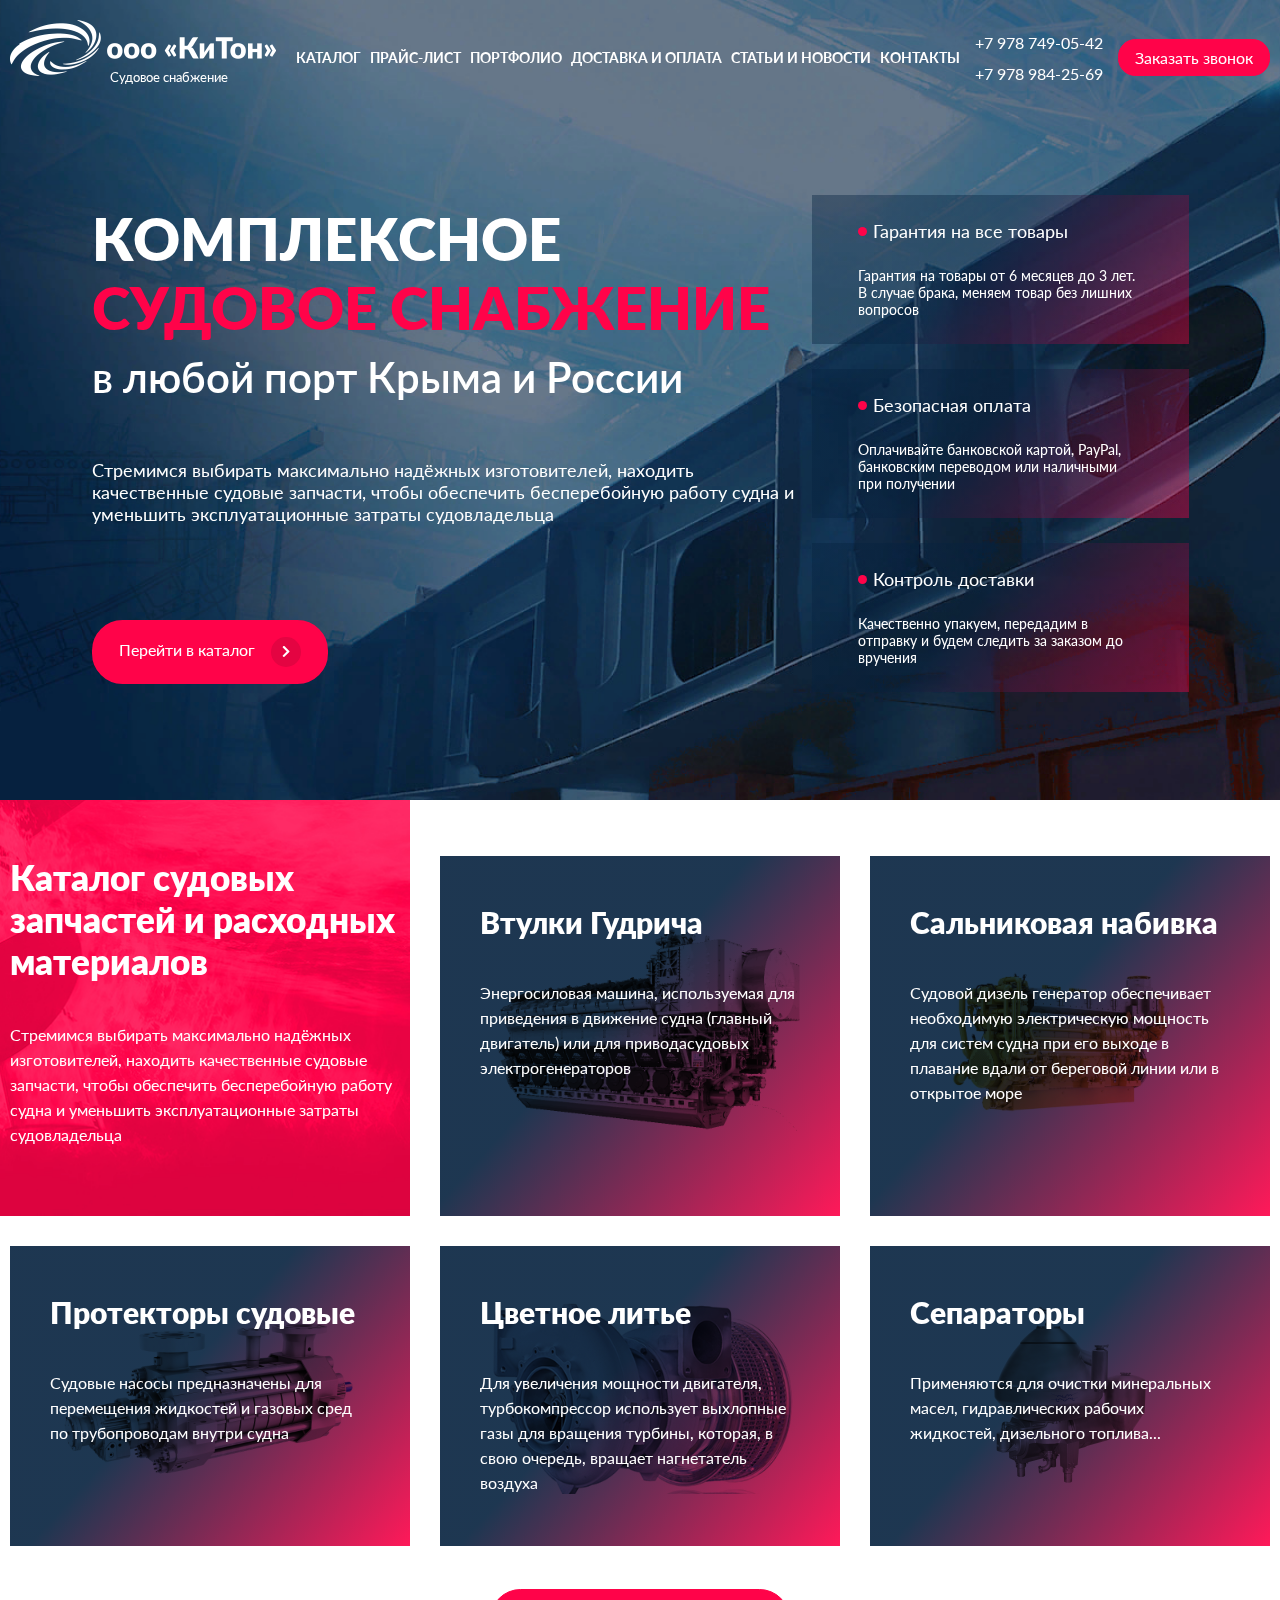
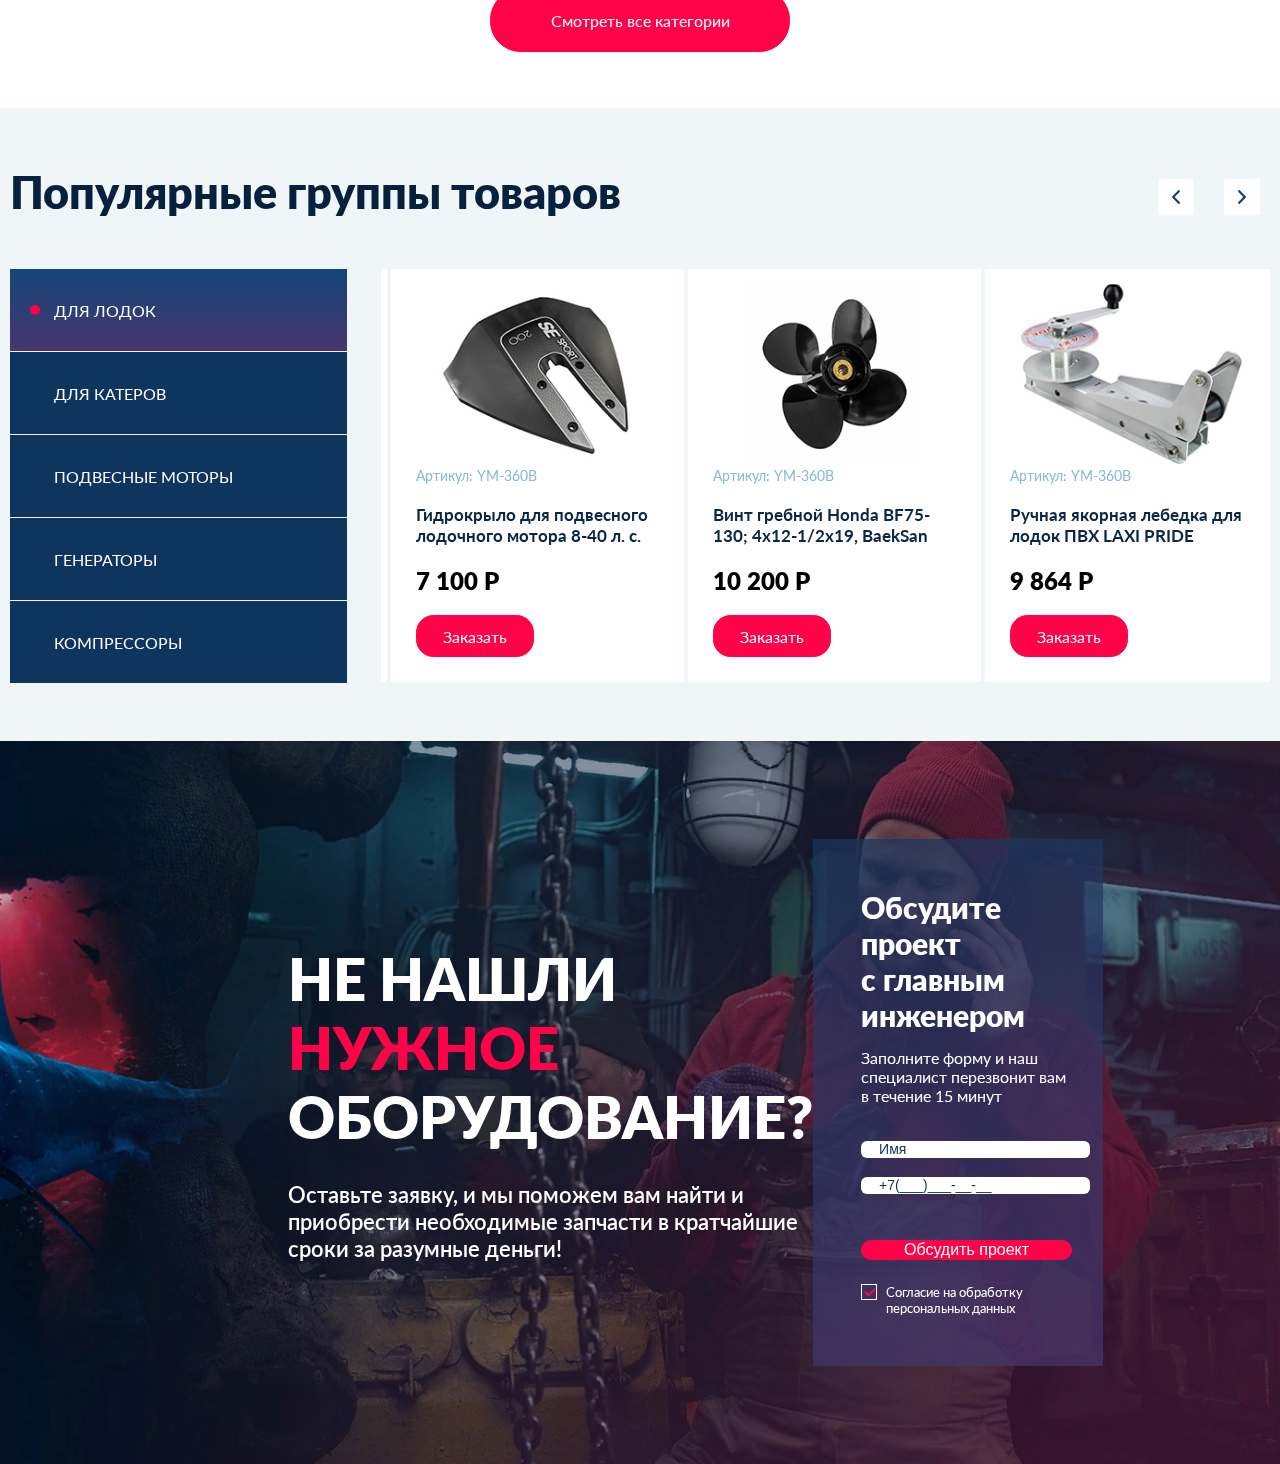
==== commit 12c0d6f1: "restyle sections" ====
--- a/index.html
+++ b/index.html
@@ -20,8 +20,7 @@
 
           <div class="main-header__logo">
             <a href="index.html"><img src="img/icon/header-logo.svg" alt=""></a> 
-            <p>Техническое снабжение <br>
-              водного транспорта</p>
+            <p>Судовое снабжение </p>
           </div>
 
           <nav class="nav">
@@ -71,10 +70,10 @@
         <div class="main-block__body">
 
           <div class="main-block__text">
-            <h1>Продажа и доставка <br>
-              <span>запчастей для судов</span>  
+            <h1>комплексное<br>
+              <span>судовое снабжение</span>  
             </h1>
-            <h2>любого класса в любой порт Крыма</h2>
+            <h2>в любой порт Крыма и России</h2>
 
             <p>Стремимся выбирать максимально надёжных изготовителей, находить качественные 
               судовые запчасти, чтобы обеспечить бесперебойную работу судна и уменьшить 
@@ -133,12 +132,14 @@
 
             <div class="main-catalog__text">
               <div class="text__title">
-                <p>Каталог <br>
-                  судовых запчастей</p>
+                <p>Каталог судовых <br>
+                  запчастей и расходных 
+                  материалов</p>
               </div>
               <div class="text__desc">
-                <p>Энергосиловая машина, используемая для приведения 
-                  в движение судна (главный двигатель) или для приводасудовых электрогенераторов</p>
+                <p>Стремимся выбирать максимально надёжных 
+                  изготовителей, находить качественные судовые запчасти, чтобы обеспечить бесперебойную работу судна 
+                  и уменьшить эксплуатационные затраты судовладельца</p>
               </div>
             </div>
 
@@ -149,7 +150,7 @@
             <div class="main-catalog__item_mask"></div>
             <div class="main-catalog__text">
               <div class="text__title">
-                <p>Главный двигатель</p>
+                <p>Втулки Гудрича</p>
               </div>
               <div class="text__desc">
                 <p>Энергосиловая машина, используемая для приведения 
@@ -163,7 +164,7 @@
             <div class="main-catalog__item_mask"></div>
             <div class="main-catalog__text">
               <div class="text__title">
-                <p>Дизель генераторы</p>
+                <p>Сальниковая набивка</p>
               </div>
               <div class="text__desc">
                 <p>Судовой дизель генератор обеспечивает необходимую электрическую мощность для систем судна при его выходе в плавание вдали от береговой линии или в открытое море</p>
@@ -176,7 +177,7 @@
             <div class="main-catalog__item_mask"></div>
             <div class="main-catalog__text">
               <div class="text__title">
-                <p>Насосы</p>
+                <p>Протекторы судовые</p>
               </div>
               <div class="text__desc">
                 <p>Судовые насосы предназначены для перемещения 
@@ -190,7 +191,7 @@
             <div class="main-catalog__item_mask"></div>
             <div class="main-catalog__text">
               <div class="text__title">
-                <p>Турбокомпрессоры</p>
+                <p>Цветное литье</p>
               </div>
               <div class="text__desc">
                 <p>Для увеличения мощности двигателя, турбокомпрессор использует выхлопные газы для вращения турбины, которая, в свою очередь, вращает нагнетатель воздуха</p>
@@ -211,6 +212,8 @@
             </div>
           </a>
         </div>
+
+        <a href="#" class="custom-btn">Смотреть все категории</a>
       </div>
     </section>
 
@@ -599,7 +602,7 @@
             <input type="text" placeholder="Имя">
             <input type="tel" placeholder="+7(___)___-__-__">
 
-            <a href="#" class="custom-btn">Обсудить проект</a>
+            <button class="custom-btn">Обсудить проект</button>
 
             <label class="container">Согласие на обработку персональных данных
               <input type="checkbox" checked="checked">
--- a/css/main.css
+++ b/css/main.css
@@ -194,6 +194,9 @@
   width: 100%;
   height: 35px;
 
+  color: var(--color-white);
+  cursor: pointer;
+
   display: flex;
   align-items: center;
   justify-content: center;
@@ -214,14 +217,16 @@
 
 .main-block {
   color: var(--color-white);
-  height: 795px;
+  height: 692px;
   /* height: 100vh; */
   background: url("../img/bg/fon_1.jpg") no-repeat center top / cover;
   background-attachment: fixed;
+  padding-bottom: 108px;
+  display: flex;
+  align-items: flex-end;
 }
 
 .main-block__body {
-  padding-top: 245px;
   display: flex;
   align-items: center;
   justify-content: space-between;
@@ -246,6 +251,7 @@
   font-size: 42px;
   font-weight: 600;
   margin-bottom: 47px;
+  line-height: 70px;
 }
 
 .main-block__text p {
@@ -343,6 +349,13 @@
   background: var(--color-white);
   padding: 56px 0px;
 }
+.main-catalog .custom-btn {
+  margin: 43px auto 0;
+
+  max-width: 298px;
+  height: 61px;
+  border-radius: 30.5px;
+}
 .red-img {
   max-width: 680px !important;
   width: auto !important;
@@ -417,7 +430,7 @@
 }
 
 .main-catalog__item_size .main-catalog__text {
-  padding: 0px 40px 0px 0px;
+  padding: 0px 10px 0px 0px;
 }
 .main-catalog__item_size .text__title {
   font-size: 45px;
--- a/css/media.css
+++ b/css/media.css
@@ -27,6 +27,9 @@
   .did-not-find__text {
     padding-left: 12%;
   }
+  .main-catalog__item_size .text__title {
+    font-size: 35px;
+  }
 }
 
 @media all and (max-width: 1366px) {
@@ -65,10 +68,15 @@
     height: max-content;
   }
   .main-block {
+    padding-top: 170px;
+    padding-bottom: 0;
     height: max-content;
   }
   .did-not-find__text {
     padding-left: 6%;
+  }
+  .main-catalog__item_size .text__title {
+    font-size: 30px;
   }
 }
 
@@ -151,9 +159,6 @@
 @media all and (max-width: 850px) {}
 
 @media all and (max-width: 768px) {
-  .main-block__body {
-    padding-top: 170px;
-  }
   .main-block__item {
     display: flex;
     justify-content: inherit;
@@ -165,6 +170,9 @@
     max-width: 100%;
     width: auto;
     height: max-content;
+  }
+  .main-block__box:last-child {
+    margin-bottom: 25px;
   }
 
   .popular-product-groups__body {
@@ -214,19 +222,19 @@
     right: 0px;
     background: url('../img/icon/next-btn.svg') 0 0 / 100% no-repeat;
   }
+  .main-block__text p {
+    margin-bottom: 50px;
+  }
 }
 
 @media all and (max-width: 640px) {
   .main-block__text h1 {
-    font-size: 38px;
+    font-size: 37px;
   }
   
   .main-block__text h2 {
     font-size: 22px;
   }
-  .main-block__body {
-    padding-top: 150px;
-  }
   .text__title {
     font-size: 20px;
   }
@@ -242,6 +250,9 @@
   }
   .did-not-find__text p {
     font-size: 18px;
+  }
+  .main-catalog__item_size .text__title {
+    font-size: 20px;
   }
 }
 
@@ -281,6 +292,12 @@
     color: var(--color-blue);
     margin-bottom: 19px;
   }
+  .main-block__text h2 {
+    line-height: 30px;
+  }
+  .main-block {
+    padding-top: 150px;
+  }
 }
 
 @media all and (max-width: 440px) {}
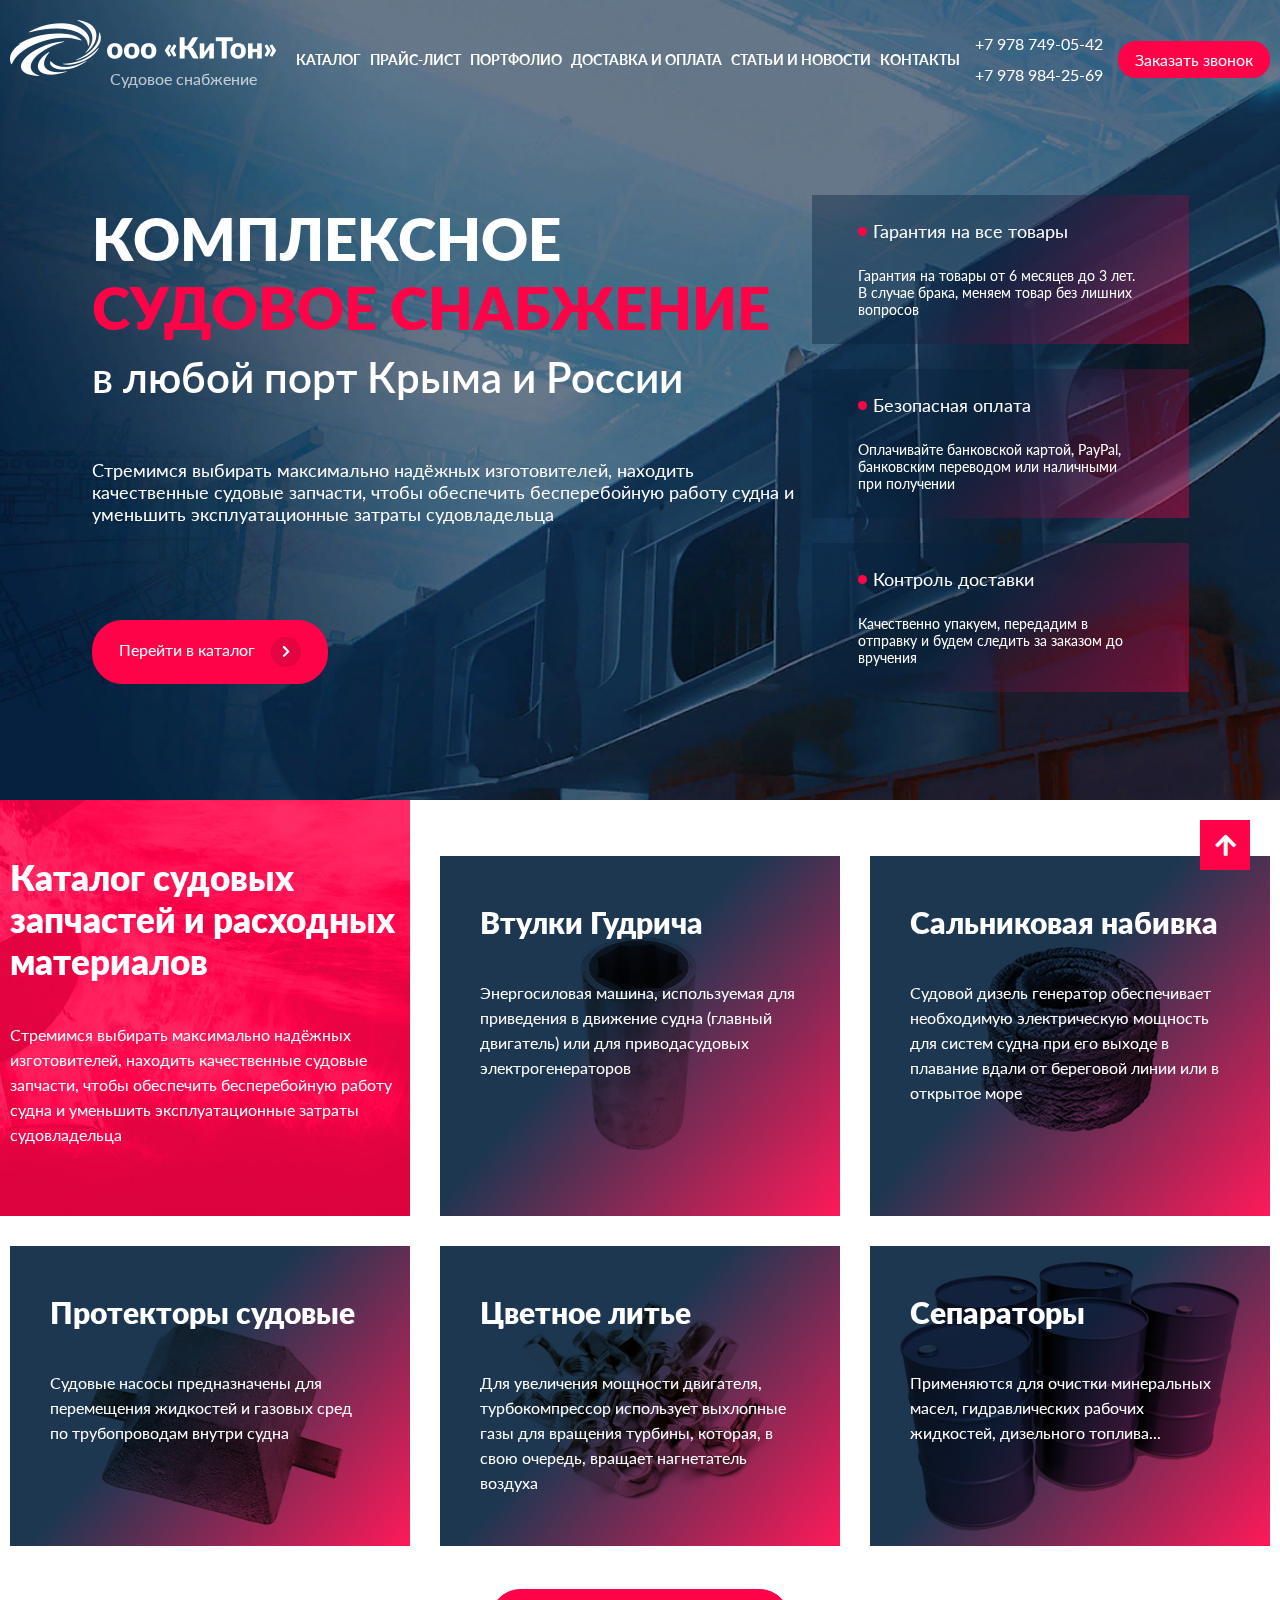
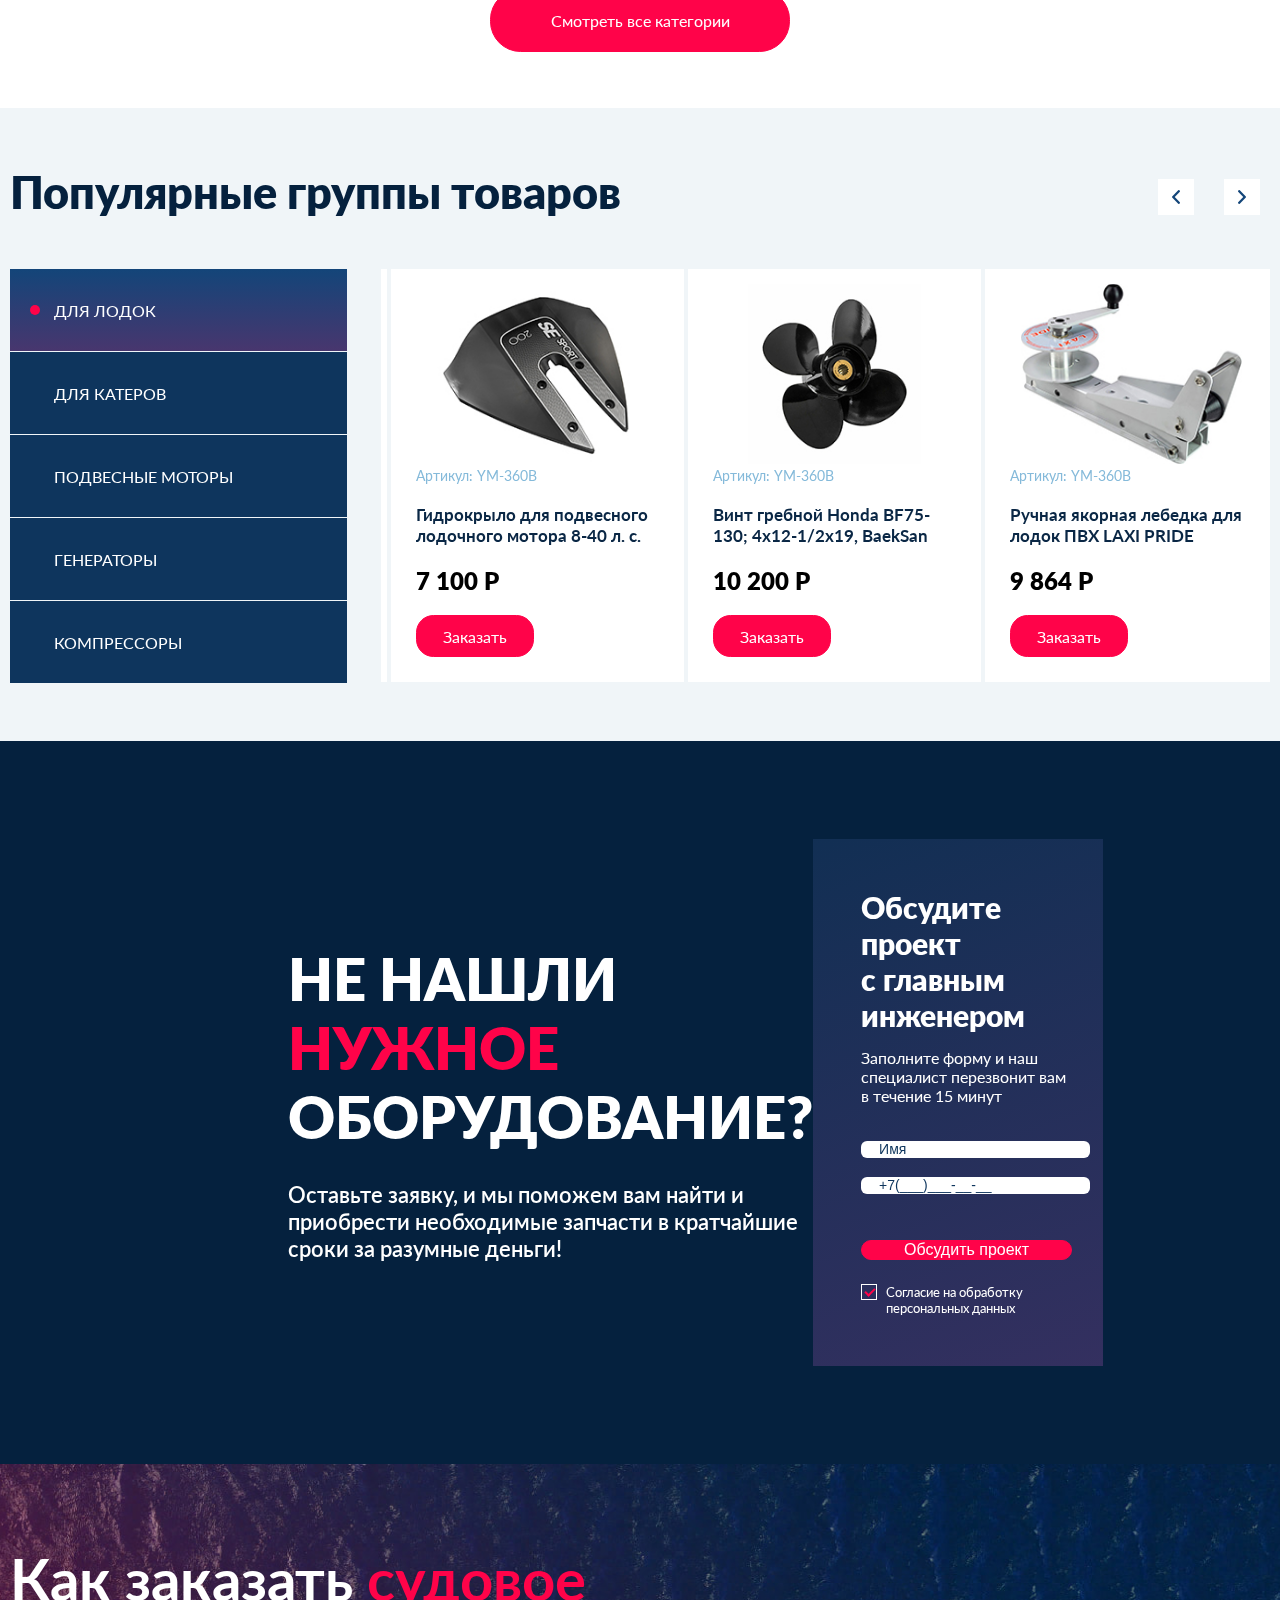
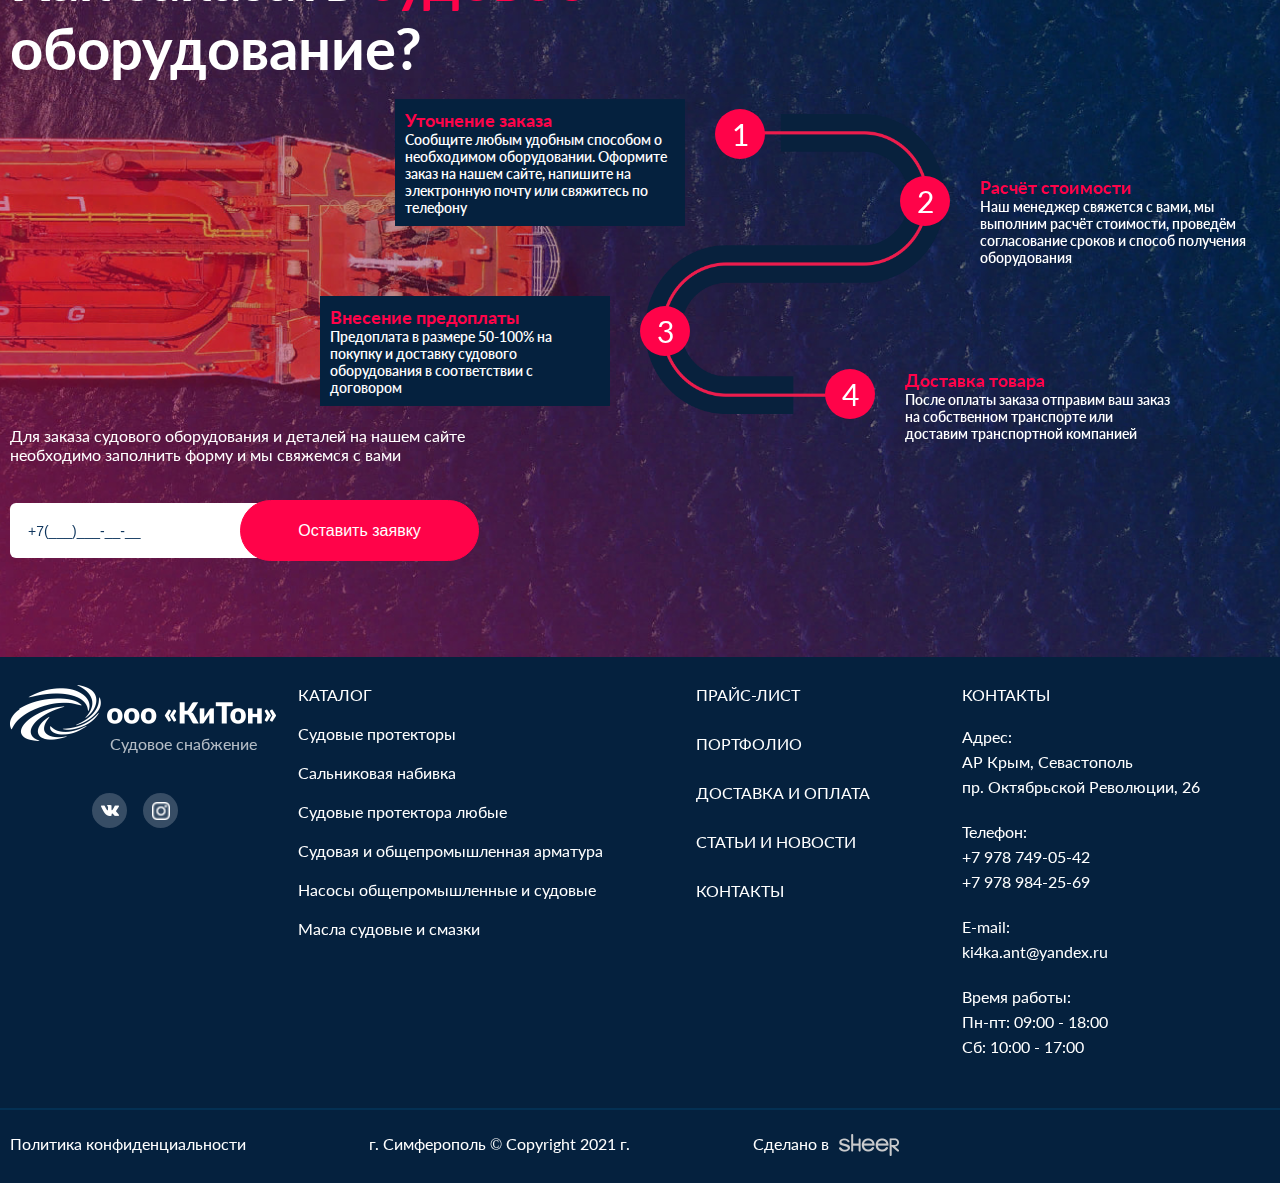
==== commit 96257a3d: "done all" ====
--- a/index.html
+++ b/index.html
@@ -19,7 +19,7 @@
         <div class="main-header">
 
           <div class="main-header__logo">
-            <a href="index.html"><img src="img/icon/header-logo.svg" alt=""></a> 
+            <a href="index.html"><img src="img/icon/logo.svg" alt=""></a> 
             <p>Судовое снабжение </p>
           </div>
 
@@ -39,7 +39,7 @@
             <a href="#">+7 978 984-25-69</a>
           </div>
 
-          <a href="#" class="custom-btn">Заказать звонок</a>
+          <a href="#callback" class="custom-btn fancybox">Заказать звонок</a>
 
           <span class="header__button-menu"><i class="fas fa-bars"></i></span>
         </div>
@@ -146,7 +146,7 @@
           </div>
 
           <a href="#" class="main-catalog__item">
-            <img src="img/bg/catalog-img2.png" alt="">
+            <img src="img/bg/catalog-img2.jpg" alt="">
             <div class="main-catalog__item_mask"></div>
             <div class="main-catalog__text">
               <div class="text__title">
@@ -200,7 +200,7 @@
           </a>
 
           <a href="#" class="main-catalog__item">
-            <img src="img/bg/catalog-img6.png" alt="">
+            <img src="img/bg/catalog-img6.jpg" alt="">
             <div class="main-catalog__item_mask"></div>
             <div class="main-catalog__text">
               <div class="text__title">
@@ -600,7 +600,7 @@
             </div>
 
             <input type="text" placeholder="Имя">
-            <input type="tel" placeholder="+7(___)___-__-__">
+            <input class="phone" type="tel" placeholder="+7(___)___-__-__">
 
             <button class="custom-btn">Обсудить проект</button>
 
@@ -612,13 +612,190 @@
         </div>
       </div>
     </section>
+
+    <section class="how-to-order">
+      <div class="box-container">
+        <div class="how-to-order__body">
+          <div class="how-to-order__left-side">
+            <div class="left-side__title">
+              <h2>Как заказать <span>судовое</span>  <br>
+                оборудование?</h2>
+            </div>
+            <div class="left-side__bottom">
+              <p>Для заказа судового оборудования и деталей  на нашем сайте необходимо заполнить форму и мы свяжемся с вами</p>
+
+              <div class="bottom__imput">
+                <input class="phone" type="tel" placeholder="+7(___)___-__-__">
+                <button class="custom-btn">Оставить заявку</button>
+              </div>
+            </div>
+          </div>
+
+          <div class="how-to-order__timeline">
+            <img class="timeline__img" src="img/icon/timeline.png" alt="">
+            <ul>
+              <li>
+                <div class="timeline__title">
+                  <p>Уточнение заказа</p>
+                </div>
+                <div class="timeline__desc">
+                  <p>Cообщите любым удобным способом о необходимом оборудовании. Оформите заказ на нашем сайте, напишите на электронную почту или свяжитесь по телефону</p>
+                </div>
+              </li>
+              <li>
+                <div class="timeline__title">
+                  <p>Расчёт стоимости</p>
+                </div>
+                <div class="timeline__desc">
+                  <p>Наш менеджер свяжется с вами, мы выполним расчёт стоимости, проведём согласование сроков и способ получения оборудования</p>
+                </div>
+              </li>
+              <li>
+                <div class="timeline__title">
+                  <p>Внесение предоплаты</p>
+                </div>
+                <div class="timeline__desc">
+                  <p>Предоплата в размере 50-100% 
+                    на покупку и доставку судового оборудования в соответствии 
+                    с договором</p>
+                </div>
+              </li>
+              <li>
+                <div class="timeline__title">
+                  <p>Доставка товара</p>
+                </div>
+                <div class="timeline__desc">
+                  <p>После оплаты заказа отправим ваш заказ на собственном транспорте 
+                    или доставим транспортной компанией</p>
+                </div>
+              </li>
+            </ul>
+          </div>
+
+        </div>
+      </div>
+    </section>
+
+    <footer>
+      <div class="box-container">
+        <div class="footer__top">
+          <div class="footer__logo">
+            <a href="index.html"><img src="img/icon/logo.svg" alt=""></a> 
+            <p>Судовое снабжение</p>
+
+            <div class="footer__social-links">
+              <ul>
+                <li>
+                  <a href="#">
+                    <img src="img/icon/vk-icon.svg" alt="">
+                  </a>
+                </li>
+                <li>
+                  <a href="#">
+                    <img src="img/icon/inst-icon.svg" alt="">
+                  </a>
+                </li>
+              </ul>
+              
+              
+            </div>
+          </div>
+
+          <div class="footer__item">
+            <p>Каталог</p>
+            <ul>
+              <li><a href="#">Судовые протекторы</a></li>
+              <li><a href="#">Сальниковая набивка</a></li>
+              <li><a href="#">Судовые протектора любые</a></li>
+              <li><a href="#">Судовая и общепромышленная арматура</a></li>
+              <li><a href="#">Насосы общепромышленные и судовые</a></li>
+              <li><a href="#">Масла судовые и смазки</a></li>
+            </ul>
+          </div>
+
+          <div class="footer__item">
+            <p>Прайс-лист</p>
+            <ul class="footer__uppercase">
+              <li><a href="#">Портфолио</a></li>
+              <li><a href="#">Доставка и оплата </a></li>
+              <li><a href="#">Статьи и новости</a></li>
+              <li><a href="#">Контакты</a></li>
+            </ul>
+          </div>
+
+          <div class="footer__item">
+            <p>Контакты</p>
+            <ul class="footer-contacts">
+              <li>
+                Адрес: <br>
+                АР Крым, Севастополь <br>
+                пр. Октябрьской Революции, 26
+              </li>
+              <li>
+                Телефон: <br>
+               <a href="tel:+79787490542">+7 978 749-05-42</a> <br>
+               <a href="tel:+79789842569">+7 978 984-25-69</a> 
+              </li>
+              <li>
+                E-mail: <br>
+                <a href="mailTo:ki4ka.ant@yandex.ru">ki4ka.ant@yandex.ru</a> 
+              </li>
+              <li>
+                Время работы: <br>
+                Пн-пт: 09:00 - 18:00 <br>
+                Сб: 10:00 - 17:00
+              </li>
+            </ul>
+          </div>
+
+        </div>
+      </div>
+      <hr class="hr_color">
+      <div class="box-container">
+        <div class="footer__bottom">
+          <ul>
+            <li><a href="#">Политика конфиденциальности</a></li>
+            <li>г. Симферополь © Copyright  2021 г.</li>
+            <li>
+              Сделано в 
+              <a class="logo-sheer" href="https://sheer82.ru/" target="_blank"><img src="img/icon/logo-sheer.svg" alt=""></a>
+            </li>
+          </ul>
+        </div>
+      </div>
+    </footer>
   </main>
+
+  <div id="scroller" class="toUp">
+    <i class="fas fa-arrow-up"></i>
+  </div>
+
+  <div id="callback" class="forma forma_modal">
+    <div class="forma__title">
+      <p>Обсудите проект <br>
+        с главным инженером</p>
+    </div>
+    <div class="forma__subtitle">
+      <p>Заполните форму и наш специалист перезвонит вам в течение 15 минут</p>
+    </div>
+
+    <input type="text" placeholder="Имя">
+    <input class="phone" type="tel" placeholder="+7(___)___-__-__">
+
+    <button class="custom-btn">Обсудить проект</button>
+
+    <label class="container">Согласие на обработку персональных данных
+      <input type="checkbox" checked="checked">
+      <span class="checkmark"></span>
+    </label>
+  </div>
  
 
 
   <script src="libs/jquery/dist/jquery.min.js"></script>
   <script src="libs/fancybox-2.1.7/source/jquery.fancybox.js"></script>
   <script src="libs/slick/slick.min.js"></script>
+  <script src="libs/maskedinput/jquery.maskedinput.js"></script>
 	<script src="js/common.js"></script>
   
 </body>
--- a/css/main.css
+++ b/css/main.css
@@ -91,6 +91,111 @@
   margin-bottom: 12px;
 }
 
+footer {
+  padding-top: 28px;
+  background: var(--color-dark-blue);
+}
+footer li a {
+  transition: all .3s;
+}
+footer li a:hover:not(.footer__social-links li a) {
+  opacity: .5;
+}
+.footer__top {
+  display: flex;
+  justify-content: space-between;
+  margin-bottom: 29px;
+}
+.footer__logo {}
+
+.footer__logo p {
+  position: relative;
+  left: 100px;
+  top: -10px;
+  width: max-content;
+  color: rgba(255, 255, 255, .7);
+}
+.footer__item p{
+  color: var(--color-white);
+  text-transform: uppercase;
+  font-size: 16px;
+
+  margin-bottom: 20px;
+}
+.footer__item li{
+  color: var(--color-white);
+  margin-bottom: 20px;
+}
+.footer__item {
+  position: relative;
+  left: -70px;
+}
+.footer__uppercase {
+  margin-top: 30px;
+  text-transform: uppercase;
+}
+.footer__uppercase li {
+  margin-bottom: 30px;
+}
+.footer-contacts li{
+  line-height: 25px;
+}
+.hr_color {
+  border: 1px solid #043053;
+  /* background: ; */
+}
+
+.footer__bottom {
+  padding: 24px 0;
+}
+
+.footer__bottom ul {
+  color: var(--color-white);
+  display: flex;
+}
+.footer__bottom ul li {
+  margin-right: 123px;
+  display: flex;
+}
+.footer__bottom ul li:last-child {
+  margin-right: 0px;
+}
+.footer__social-links {
+  display: flex;
+  justify-content: center;
+
+  margin-top: 30px;
+}
+.footer__social-links ul {
+  display: flex;
+}
+.footer__social-links li{
+  width: 35px;
+  height: 35px;
+  background: #374d65;
+  border-radius: 50%;
+
+  margin-right: 16px;
+}
+.footer__social-links li a {
+  width: 100%;
+  height: 100%;
+
+  display: flex;
+  align-items: center;
+  justify-content: center;
+}
+.footer__social-links li a img{
+  width: 18px;
+  height: 18px;
+  object-fit: contain;
+
+  transition: all .2s;
+}
+.footer__social-links li:hover a img {
+  transform: scale(1.1);
+}
+
 .box-container {
   max-width: 1600px;
   width: 100%;
@@ -111,10 +216,11 @@
 }
 
 .main-header__logo p {
-  font-size: 13px;
+  font-size: 16px;
   position: relative;
   left: 100px;
   top: -10px;
+  color: rgba(255, 255, 255, .7);
 }
 
 .nav {
@@ -374,16 +480,22 @@
 .main-catalog__item {
   position: relative;
   color: var(--color-white);
+
   display: flex;
   justify-content: center;
   align-items: center;
+
+
+}
+.main-catalog__item:not(.main-catalog__item_size) {
+  overflow: hidden;
 }
 
  .main-catalog__item img {
   position: absolute;
-  width: 80%;
-  height: auto;
-  object-fit: cover;
+  width: 90%;
+  height: 90%;
+  object-fit: contain;
   transition: all 0.8s;
 }
 
@@ -649,6 +761,7 @@
   background: url("../img/bg/fon_2.jpg") no-repeat center top / cover;
   height: 723px;
   display: flex;
+  background-attachment: fixed;
 }
 .did-not-find__body {
   display: flex;
@@ -806,4 +919,158 @@
   -webkit-transform: rotate(45deg);
   -ms-transform: rotate(45deg);
   transform: rotate(45deg);
-}+}
+
+.forma_modal {
+  display: none;
+}
+
+/* ========== how-to-order ========== */
+
+.how-to-order {
+  background: url('../img/bg/fon_3.jpg') no-repeat center top / cover;
+  height: 633px;
+  padding: 80px 0;
+  position: relative;
+  /* background-attachment: fixed; */
+}
+.how-to-order__body {
+  display: flex;
+  justify-content: space-between;
+}
+.how-to-order__left-side {
+  display: flex;
+  flex-direction: column;
+  justify-content: space-between;
+}
+.left-side__title h2{
+  font-size: 58px;
+  color: var(--color-white);
+}
+.left-side__title span {
+  color: var(--color-red);
+}
+.left-side__bottom {
+  position: absolute;
+  bottom: 80px;
+  max-width: 469px;
+  width: 100%;
+
+  color:  var(--color-white);
+}
+.left-side__bottom p {
+  font-size: 16px;
+  margin-bottom: 39px;
+}
+.left-side__bottom .bottom__imput {
+  position: relative;
+  display: flex;
+}
+.left-side__bottom .bottom__imput .custom-btn {
+  position: absolute;
+  max-width: 239px;
+  height: 61px;
+  border-radius: 30.5px;
+
+  font-size: 16px;
+  right: 0;
+  top: -3px;
+}
+.how-to-order__timeline {
+  color: var(--color-white);
+  position: relative;
+  padding-top: 140px;
+  counter-reset: section;
+}
+
+.timeline__img {
+  position: absolute;
+  left: -520px;
+  top: 135px;
+}
+
+.how-to-order__timeline li {
+  position: relative;
+  max-width: 270px;
+  width: 100%;
+}
+.how-to-order__timeline li:hover::before{
+  transform: scale(1.1) !important;
+}
+.how-to-order__timeline:hover li:before{
+  transform: scale(.7);
+}
+
+.how-to-order__timeline li::before {
+  position: absolute;
+  content: "";
+  width: 50px;
+  height: 50px;
+  border-radius: 50%;
+  background: var(--color-red);
+
+  font-size: 30px;
+
+  display: flex;
+  align-items: center;
+  justify-content: center;
+
+
+  counter-increment: section;                 /* Инкрементирует счётчик*/
+  content:counter(section);
+
+  transition: all .3s;
+}
+.how-to-order__timeline li:nth-child(odd) {
+  left: -700px;
+} 
+.how-to-order__timeline li:nth-child(2n) {
+  left: 0px;
+} 
+.how-to-order__timeline li:nth-child(3) {
+  left: -815px;
+  top: 115px;
+} 
+.how-to-order__timeline li:nth-child(4) {
+  left: -140px;
+  top: 130px;
+} 
+
+.how-to-order__timeline li:nth-child(odd)::before {
+  right: -80px;
+} 
+.how-to-order__timeline li:nth-child(2n)::before {
+  left: -80px;
+} 
+.timeline__title {
+  font-size: 18px;
+  color: var(--color-red);
+  font-weight: bold;
+}
+.timeline__desc {
+  font-size: 14px;
+  font-weight: 600;
+}
+
+.logo-sheer {
+  margin-left: 10px;
+}
+
+.toUp {
+  position: fixed;
+  bottom: 30px;
+  right: 30px;
+
+  display: flex;
+  align-items: center;
+  justify-content: center;
+
+  background: var(--color-red);
+
+  width: 50px;
+  height: 50px;
+
+  color: var(--color-white);
+  cursor: pointer;
+  z-index: 100;
+}
--- a/css/media.css
+++ b/css/media.css
@@ -19,6 +19,31 @@
   .did-not-find__text {
     padding-left: 15%;
   }
+  .how-to-order__timeline {
+    padding-top: 155px;
+  }
+  .timeline__img {
+    left: -335px;
+    max-width: 300px;
+    height: 300px;
+    top: 170px;
+  }
+  .how-to-order__timeline li:nth-child(odd) {
+    left: -585px;
+    background: var(--color-dark-blue);
+    padding: 10px;
+  }
+  .how-to-order__timeline li:nth-child(2n) {
+    top: -50px;
+  }
+  .how-to-order__timeline li:nth-child(3) {
+    left: -660px !important;
+    top: -20px;
+  }
+  .how-to-order__timeline li:nth-child(4) {
+    left: -75px;
+    top: -57px;
+  }
 }
 @media all and (max-width: 1440px) {
   .box-container {
@@ -48,6 +73,10 @@
   }
   .nav {
     margin: 0px 15px;
+  }
+  .footer__item {
+    position: relative;
+    left: 0px;
   }
 
 }
@@ -86,6 +115,30 @@
   }
   .did-not-find__text {
     padding-left: 0;
+  }
+  .footer__top {
+    flex-wrap: wrap;
+    max-width: max-content;
+    width: auto;
+  }
+  .footer__logo {
+    margin-bottom: 20px;
+  }
+  .footer__item {
+    margin-bottom: 20px;
+    margin-right: 30px;
+  }
+  .footer__bottom ul {
+    flex-direction: column;
+    align-items: center;
+  }
+  .footer__bottom ul li {
+    margin-right: 0px;
+    margin-bottom: 20px;
+  }
+  .footer__bottom ul li:last-child {
+    margin-right: 0px;
+    margin-bottom: 0px;
   }
 }
 
@@ -144,19 +197,57 @@
 
 @media all and (max-width: 980px) {
   .did-not-find {
-    background: url(../img/bg/fon_2.jpg) no-repeat center top / cover;
     height: max-content;
     padding: 30px 0;
-}
+  }
   .did-not-find__body {
     flex-direction: column;
   }
   .did-not-find__text {
     margin-bottom: 20px;
   }
-}
-
-@media all and (max-width: 850px) {}
+
+  .how-to-order__timeline {
+    padding-top: 125px;
+  }
+  .timeline__img {
+    display: none;
+  }
+  .how-to-order__timeline li {
+    position:inherit;
+    background: var(--color-dark-blue);
+    padding: 10px;
+  }
+  .how-to-order__timeline li:nth-child(odd)::before {
+    left: -80px;
+  } 
+}
+
+@media all and (max-width: 850px) {
+  .how-to-order__body {
+      flex-direction: column;
+      align-items: center;
+  }
+  .left-side__bottom {
+    position: relative;
+    bottom: 0;
+  }
+  .how-to-order__timeline {
+    padding-top: 25px;
+  }
+  .how-to-order {
+    height: max-content;
+    padding: 20px 0;
+  }
+  .how-to-order__timeline li {
+    max-width: 100%;
+    width: auto;
+    margin-left: 60px;
+  }
+  .how-to-order__timeline li::before {
+    left: 0px !important;
+}
+}
 
 @media all and (max-width: 768px) {
   .main-block__item {
@@ -225,6 +316,10 @@
   .main-block__text p {
     margin-bottom: 50px;
   }
+  .main-block,
+  .did-not-find {
+    background-attachment: inherit;
+  }
 }
 
 @media all and (max-width: 640px) {
@@ -254,11 +349,26 @@
   .main-catalog__item_size .text__title {
     font-size: 20px;
   }
+  .left-side__title h2{
+    font-size: 38px;
+  }
 }
 
 @media all and (max-width: 550px) {
   .main-catalog__body {
     grid-template-columns: repeat(1, 1fr);
+  }
+  .left-side__bottom .bottom__imput {
+    flex-direction: column;
+    align-items: center;
+  }
+  .left-side__bottom .bottom__imput .custom-btn {
+    position: relative;
+    /* max-width: 100%; */
+  }
+  .left-side__bottom {
+    position: relative;
+    bottom: 0px;
   }
 }
 
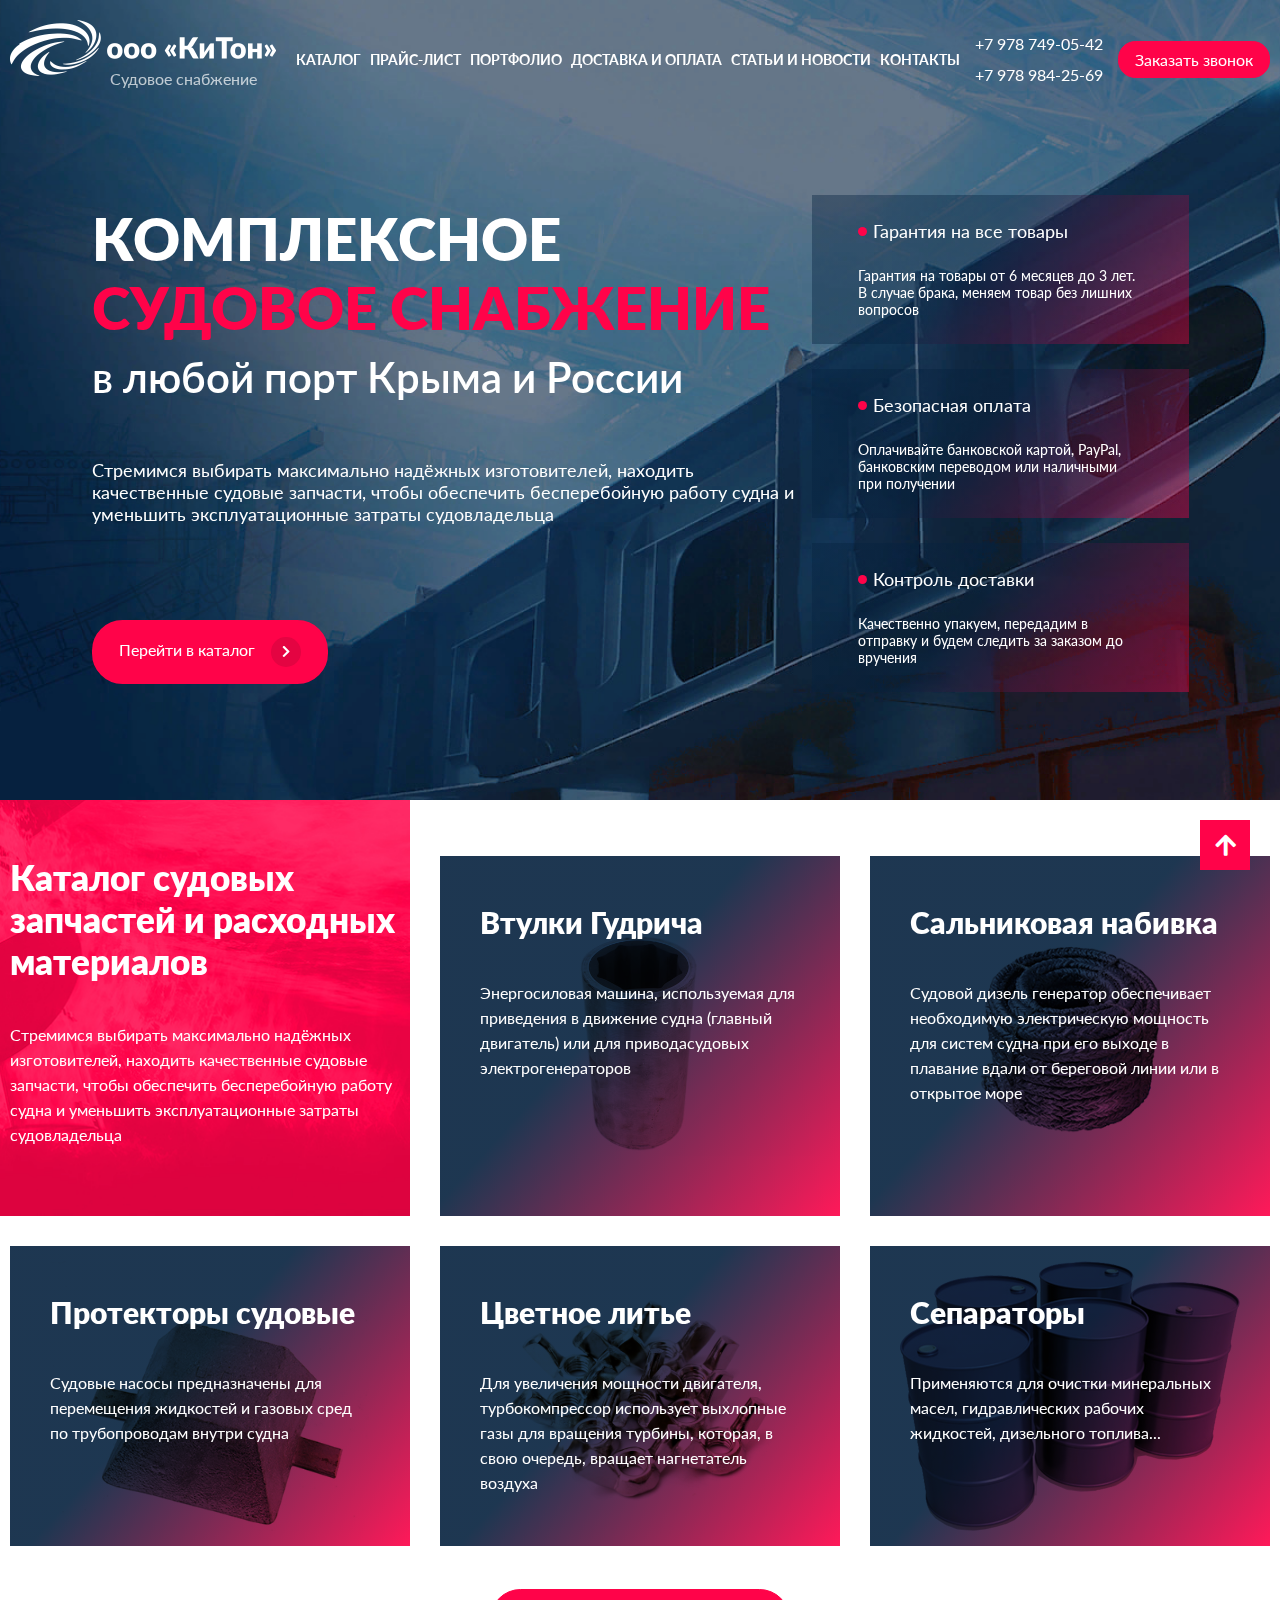
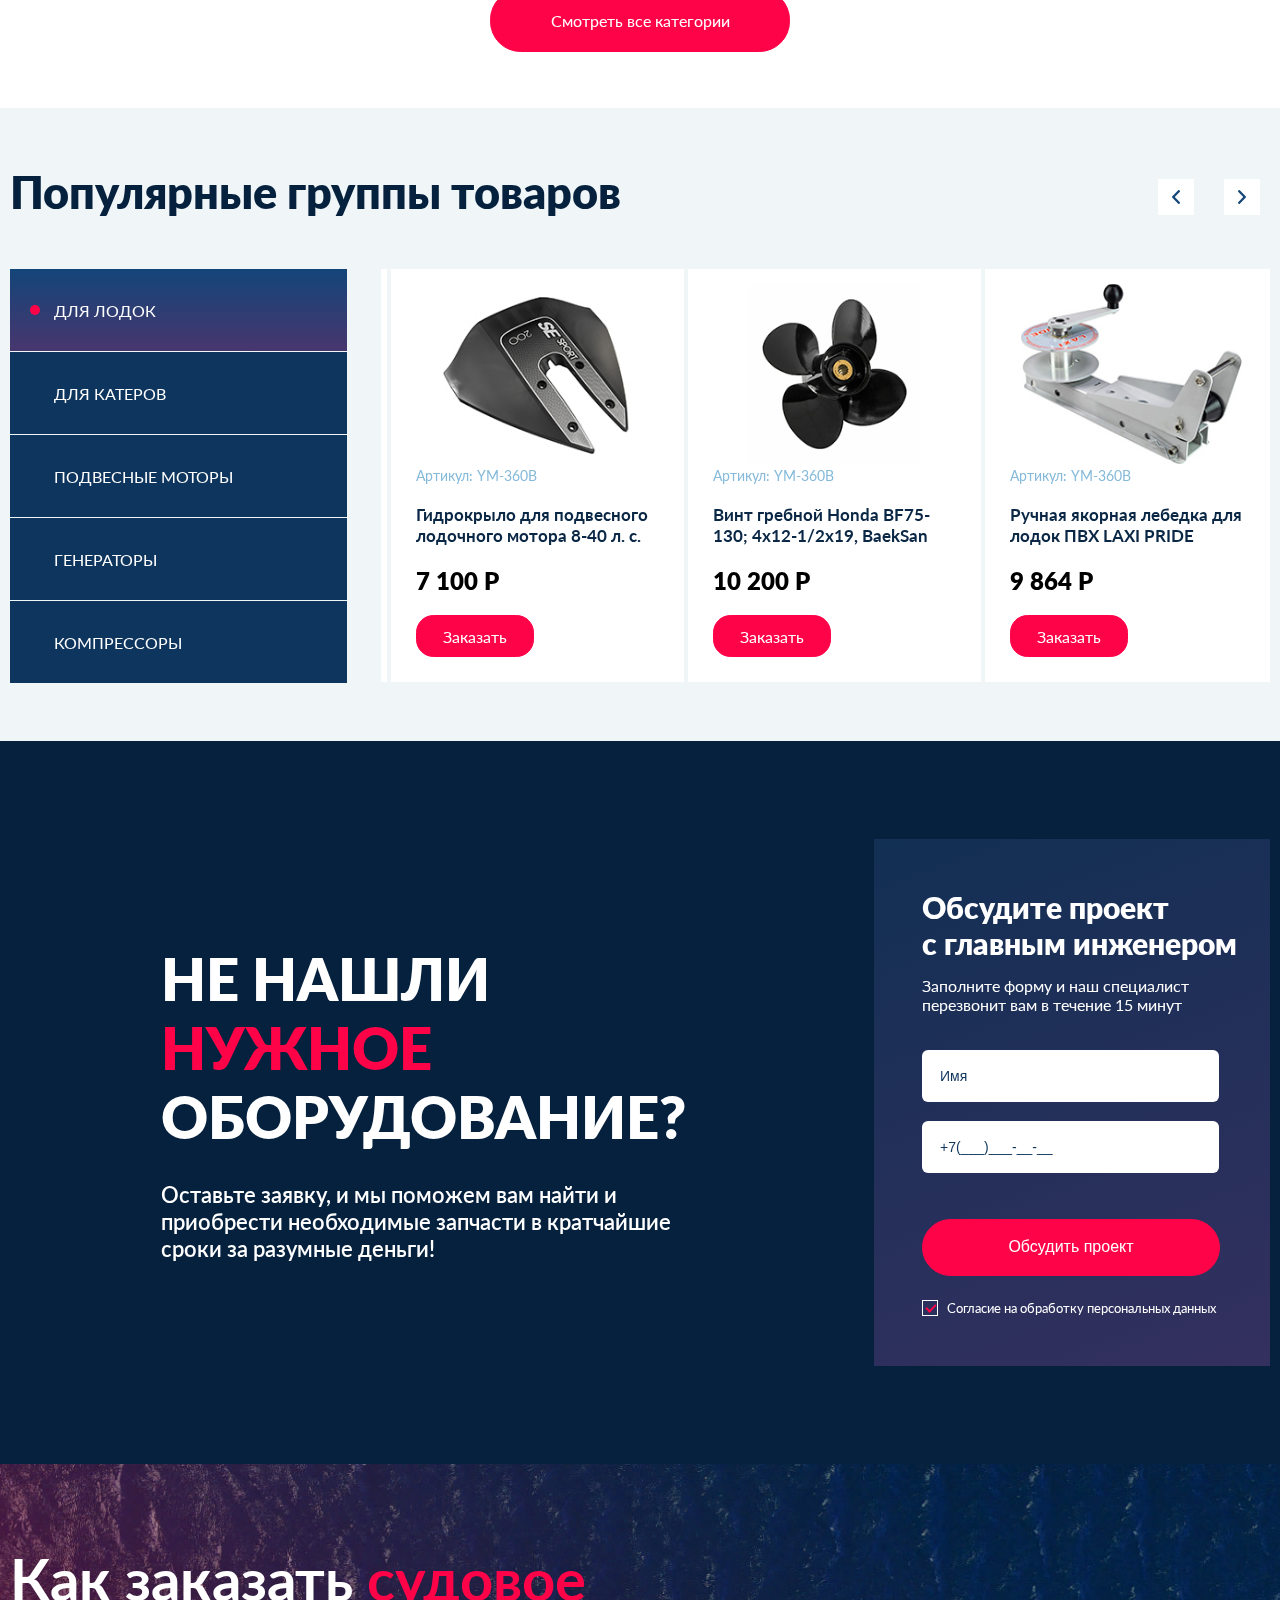
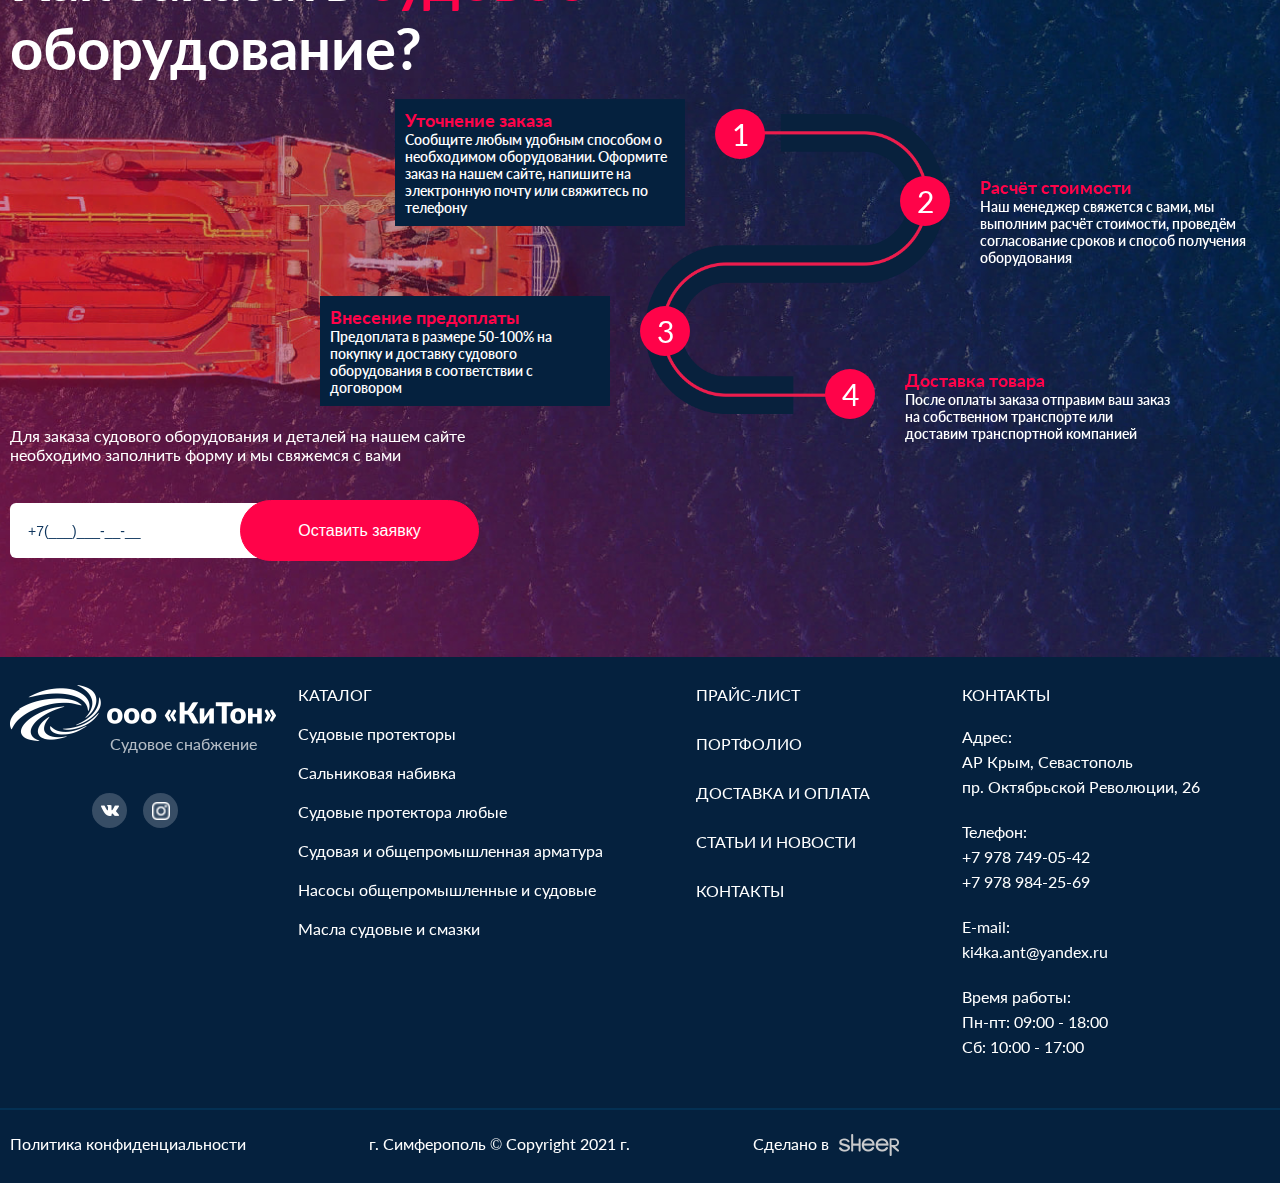
==== commit 8fec8885: "done contact" ====
--- a/index.html
+++ b/index.html
@@ -770,19 +770,19 @@
     <i class="fas fa-arrow-up"></i>
   </div>
 
-  <div id="callback" class="forma forma_modal">
+  <div id="callback" class="forma forma_modal forma_modify">
     <div class="forma__title">
-      <p>Обсудите проект <br>
-        с главным инженером</p>
+      <p>Обратная связь</p>
     </div>
     <div class="forma__subtitle">
-      <p>Заполните форму и наш специалист перезвонит вам в течение 15 минут</p>
+      <p>Заполните форму и наш специалист свяжется с вами</p>
     </div>
 
     <input type="text" placeholder="Имя">
     <input class="phone" type="tel" placeholder="+7(___)___-__-__">
-
-    <button class="custom-btn">Обсудить проект</button>
+    <textarea name="text" id=""  placeholder="Cообщение"></textarea>
+
+    <button class="custom-btn">Отправить</button>
 
     <label class="container">Согласие на обработку персональных данных
       <input type="checkbox" checked="checked">
--- a/css/main.css
+++ b/css/main.css
@@ -16,8 +16,8 @@
 
   --gradient-card-catalog: linear-gradient(
     132deg,
-    rgba(5, 33, 62, .9) 43%,
-    rgba(255, 0, 71, .9) 100%
+    rgba(5, 33, 62, 0.9) 43%,
+    rgba(255, 0, 71, 0.9) 100%
   );
 
   --gradient-tab-product: linear-gradient(
@@ -28,8 +28,20 @@
 
   --gradient-bg-forma: linear-gradient(
     340deg,
-    rgba(72, 54, 110, .7) 0%,
-    rgba(23, 53, 93, .7) 100%
+    rgba(72, 54, 110, 0.7) 0%,
+    rgba(23, 53, 93, 0.7) 100%
+  );
+
+  --gradient-bg-forma2: linear-gradient(
+    320deg,
+    rgba(40, 10, 104, .9) 10%,
+    rgba(23, 53, 93, .9) 60%
+  );
+
+  --gradient-bg-accardion: linear-gradient(
+    111deg,
+    rgba(4, 64, 95, 1) 40%,
+    rgba(122, 35, 85, 1) 60%
   );
 }
 
@@ -63,11 +75,16 @@
   transition: 0.3s;
 }
 
+.header_bg-color {
+  position: relative;
+  background: var(--color-dark-blue);
+}
+
 .scrolled {
   background: var(--color-light-blue);
 }
 
-.scrolled .main-header {
+.scrolled:not(.original) .main-header {
   padding: 5px 0 0;
 }
 
@@ -96,33 +113,34 @@
   background: var(--color-dark-blue);
 }
 footer li a {
-  transition: all .3s;
+  transition: all 0.3s;
 }
 footer li a:hover:not(.footer__social-links li a) {
-  opacity: .5;
+  opacity: 0.5;
 }
 .footer__top {
   display: flex;
   justify-content: space-between;
   margin-bottom: 29px;
 }
-.footer__logo {}
+.footer__logo {
+}
 
 .footer__logo p {
   position: relative;
   left: 100px;
   top: -10px;
   width: max-content;
-  color: rgba(255, 255, 255, .7);
-}
-.footer__item p{
+  color: rgba(255, 255, 255, 0.7);
+}
+.footer__item p {
   color: var(--color-white);
   text-transform: uppercase;
   font-size: 16px;
 
   margin-bottom: 20px;
 }
-.footer__item li{
+.footer__item li {
   color: var(--color-white);
   margin-bottom: 20px;
 }
@@ -137,7 +155,7 @@
 .footer__uppercase li {
   margin-bottom: 30px;
 }
-.footer-contacts li{
+.footer-contacts li {
   line-height: 25px;
 }
 .hr_color {
@@ -169,7 +187,7 @@
 .footer__social-links ul {
   display: flex;
 }
-.footer__social-links li{
+.footer__social-links li {
   width: 35px;
   height: 35px;
   background: #374d65;
@@ -185,12 +203,12 @@
   align-items: center;
   justify-content: center;
 }
-.footer__social-links li a img{
+.footer__social-links li a img {
   width: 18px;
   height: 18px;
   object-fit: contain;
 
-  transition: all .2s;
+  transition: all 0.2s;
 }
 .footer__social-links li:hover a img {
   transform: scale(1.1);
@@ -220,7 +238,7 @@
   position: relative;
   left: 100px;
   top: -10px;
-  color: rgba(255, 255, 255, .7);
+  color: rgba(255, 255, 255, 0.7);
 }
 
 .nav {
@@ -484,14 +502,12 @@
   display: flex;
   justify-content: center;
   align-items: center;
-
-
 }
 .main-catalog__item:not(.main-catalog__item_size) {
   overflow: hidden;
 }
 
- .main-catalog__item img {
+.main-catalog__item img {
   position: absolute;
   width: 90%;
   height: 90%;
@@ -506,7 +522,6 @@
   background: var(--gradient-card-catalog);
   mix-blend-mode: multiply;
 }
-
 
 .main-catalog__text {
   position: relative;
@@ -737,22 +752,22 @@
   transform: scale(1.1);
 }
 
-.tab_content .slick-dots {
+ .slick-dots {
   display: flex;
   align-items: center;
   justify-content: center;
 }
-.tab_content .slick-dots li {
+ .slick-dots li {
   margin: 0px 10px;
 }
-.tab_content .slick-dots button {
+.slick-dots button {
   font-size: 0;
   width: 9px;
   height: 9px;
   border: 1px solid var(--color-red);
   border-radius: 50%;
 }
-.tab_content .slick-dots .slick-active button {
+ .slick-dots .slick-active button {
   background: var(--color-red);
 }
 
@@ -928,7 +943,7 @@
 /* ========== how-to-order ========== */
 
 .how-to-order {
-  background: url('../img/bg/fon_3.jpg') no-repeat center top / cover;
+  background: url("../img/bg/fon_3.jpg") no-repeat center top / cover;
   height: 633px;
   padding: 80px 0;
   position: relative;
@@ -943,7 +958,7 @@
   flex-direction: column;
   justify-content: space-between;
 }
-.left-side__title h2{
+.left-side__title h2 {
   font-size: 58px;
   color: var(--color-white);
 }
@@ -956,7 +971,7 @@
   max-width: 469px;
   width: 100%;
 
-  color:  var(--color-white);
+  color: var(--color-white);
 }
 .left-side__bottom p {
   font-size: 16px;
@@ -994,11 +1009,11 @@
   max-width: 270px;
   width: 100%;
 }
-.how-to-order__timeline li:hover::before{
+.how-to-order__timeline li:hover::before {
   transform: scale(1.1) !important;
 }
-.how-to-order__timeline:hover li:before{
-  transform: scale(.7);
+.how-to-order__timeline:hover li:before {
+  transform: scale(0.7);
 }
 
 .how-to-order__timeline li::before {
@@ -1015,33 +1030,32 @@
   align-items: center;
   justify-content: center;
 
-
-  counter-increment: section;                 /* Инкрементирует счётчик*/
-  content:counter(section);
-
-  transition: all .3s;
+  counter-increment: section; /* Инкрементирует счётчик*/
+  content: counter(section);
+
+  transition: all 0.3s;
 }
 .how-to-order__timeline li:nth-child(odd) {
   left: -700px;
-} 
+}
 .how-to-order__timeline li:nth-child(2n) {
   left: 0px;
-} 
+}
 .how-to-order__timeline li:nth-child(3) {
   left: -815px;
   top: 115px;
-} 
+}
 .how-to-order__timeline li:nth-child(4) {
   left: -140px;
   top: 130px;
-} 
+}
 
 .how-to-order__timeline li:nth-child(odd)::before {
   right: -80px;
-} 
+}
 .how-to-order__timeline li:nth-child(2n)::before {
   left: -80px;
-} 
+}
 .timeline__title {
   font-size: 18px;
   color: var(--color-red);
@@ -1074,3 +1088,375 @@
   cursor: pointer;
   z-index: 100;
 }
+
+/* breadcrumb */
+.breadcrumb {
+  width: 100%;
+  padding-top: 0;
+  overflow: auto;
+}
+
+.breadcrumb ol {
+  display: flex;
+  padding: 36px 0px 18px;
+  width: max-content;
+}
+
+.breadcrumb li {
+  margin-right: 20px;
+}
+
+.breadcrumb_font_style:last-child {
+  color: var(--color-dark-blue);
+}
+
+.breadcrumb_font_style,
+.breadcrumb_font_style span {
+  font-style: normal;
+  font-weight: normal;
+  font-size: 16px;
+  line-height: 17px;
+  /* identical to box height */
+
+  color: #abb3b7;
+}
+
+.breadcrumb a {
+  color: #bfbfbf;
+}
+
+.breadcrumb a:hover {
+  border-bottom: 1px solid var(--color-red);
+}
+
+.span_m_l_20 {
+  margin-left: 20px;
+}
+/* /breadcrumb */
+
+/* ========== FAQ page ========== */
+
+.body-bg_color {
+  background: #f0f5f8;
+}
+
+.main-faq .title {
+  margin-bottom: 40px;
+}
+
+.title {
+  font-size: 45px;
+  font-weight: 900;
+  color: var(--color-dark-blue);
+}
+
+.subtitle {
+  max-width: 990px;
+  width: 100%;
+
+  font-size: 17px;
+  color: var(--color-dark-blue);
+}
+
+.main-faq__body {
+  display: flex;
+  justify-content: space-between;
+  margin-bottom: 30px;
+}
+.main-faq__item {
+ 
+}
+.item__accordion {
+  max-width: 1175px;
+  width: 100%;
+}
+.accordion__wrap {
+  margin-bottom: 30px;
+}
+.accordion__wrap:last-child {
+  margin-bottom: 0px;
+}
+
+.accordion__head {
+  position: relative;
+  display: flex;
+  align-items: center;
+
+  width: auto;
+
+  padding: 31px 60px 31px 37px;
+
+  background: var(--gradient-bg-accardion);
+  color: var(--color-white);
+
+  font-size: 30px;
+  font-weight: 900;
+
+  cursor: pointer;
+}
+
+.accordion__head i {
+  position: absolute;
+  right: 37px;
+  transform: rotate(180deg);
+  transition: all .5s;
+}
+
+.rotate {
+  display: flex;
+  transform: rotate(0deg) !important;
+}
+
+.accordion__body {
+  width: auto;
+  display: none;
+  background: white;
+
+  padding: 33px 54px;
+
+  color: var(--color-dark-blue);
+}
+
+.item__questions-banner {
+  max-width: 297px;
+  width: 100%;
+  height: 698px;
+
+  padding: 57px 49px 10px;
+
+  background: var(--gradient-bg-forma);
+
+  margin-left: 20px;
+
+  color: var(--color-white);
+  text-align: center;
+}
+.questions-banner__title {
+  font-size: 30px;
+  font-weight: 900;
+
+  margin-bottom: 20px;
+}
+.questions-banner__desc {
+  font-size: 16px;
+
+  margin-bottom: 39px;
+}
+.item__questions-banner img {
+  max-width: 100%;
+  width: auto;
+  height: auto;
+}
+.item__questions-banner .custom-btn {
+  max-width: 298px;
+  width: 100%;
+  height: 61px;
+
+  border-radius: 30.5px;
+
+  margin-top: 20px;
+}
+
+/* ========== catalog-slider ========== */
+.catalog-slider {
+  margin: 91px 0px 107px;
+}
+.catalog-slider .title,
+.catalog-slider .subtitle {
+  margin-bottom: 30px;
+}
+.catalog-slider .custom-btn {
+  max-width: 298px;
+  width: 100%;
+  height: 61px;
+
+  border-radius: 30.5px;
+
+  margin: 53px auto 0px;
+}
+.catalog-slider__body .main-catalog__item {
+  max-width: 511px;
+  width: 100%;
+  height: 365px;
+}
+
+.catalog-slider__body .slick-list {
+  overflow-x: hidden;
+}
+
+.catalog-slider__body .slick-slide {
+  margin: 0 auto;
+}
+
+.catalog-slider__body {
+  min-width: 0;
+  position: relative;
+}
+
+.catalog-slider__body .slick-arrow {
+  position: absolute;
+  top: -75px;
+  z-index: 10;
+  font-size: 0;
+  border: 0;
+  width: 36px;
+  height: 36px;
+  background: var(--color-white);
+
+  margin: -15px 0 0 0;
+  cursor: pointer;
+  transition: all 0.3s;
+}
+
+.catalog-slider__body .slick-arrow.slick-prev {
+  right: 76px;
+  background: url("../img/icon/prev-btn.svg") 0 0 / 100% no-repeat;
+}
+
+.catalog-slider__body .slick-arrow.slick-next {
+  right: 10px;
+  background: url("../img/icon/next-btn.svg") 0 0 / 100% no-repeat;
+}
+
+
+/* ========== Catalog Page ==========  */
+
+.catalog {
+  padding-bottom: 95px;
+}
+
+.catalog__body {
+  display: grid;
+  grid-template-columns: repeat(3, 1fr);
+  grid-auto-rows: minmax(365px, auto) !important;
+  grid-gap: 30px;
+
+  margin-top: 50px;
+}
+
+/* ========== Contact Page ==========  */
+.contacts {
+  padding: 55px 0;
+}
+
+.contacts__body {
+  display: flex;
+  justify-content: space-between;
+}
+
+.contacts__item {
+  max-width: 283px;
+  width: 100%;
+  height: 438px;
+
+  padding: 56px 47px;
+  background: var(--gradient-bg-forma2);
+}
+
+.contacts__item ul {
+  color: var(--color-white);
+}
+
+.contacts__item li {
+  display: flex;
+  flex-direction: column;
+
+  margin-bottom: 30px;
+}
+.contacts__item li:last-child {
+  margin-bottom: 0px;
+}
+
+.contacts__item li span {
+  position: relative;
+  display: flex;
+  align-items: center;
+  font-size: 18px;
+  font-weight: bold;
+
+  margin-bottom: 20px;
+
+  margin-left: 20px;
+  padding-left: 0px;
+
+  transition: all .3s;
+}
+
+.contacts__item li span::before {
+  position: absolute;
+  content: "";
+
+  width: 10px;
+  height: 10px;
+  border-radius: 50%;
+
+  left: -20px;
+
+  background: var(--color-red);
+  transition: all .3s;
+} 
+
+.contacts__item li:hover span {
+  padding-left: 10px;
+}
+
+.contacts__item li:hover span::before {
+  width: 7px;
+  height: 7px;
+}
+
+.contacts__item li a {
+  width: max-content;
+  margin-bottom: 5px;
+
+  transition: all .3s;
+}
+
+.contacts__item li a:hover {
+  opacity: .6;
+}
+
+.contacts__item li a:last-child {
+  margin-bottom: 0px;
+}
+
+.contacts__item li p {
+  line-height: 20px;
+}
+
+
+.contacts__map {
+  max-width: 750px;
+  width: 100%;
+  height: 551px;
+
+  margin: 0px 25px;
+}
+
+.forma_modify {
+  max-width: 297px;
+  height: 460px;
+
+  padding: 45px 49px;
+  background: var(--gradient-bg-forma2);
+
+  text-align: center;
+}
+
+textarea {
+  max-width: 258px;
+  width: 100%;
+  height: 40px;
+
+  border-radius: 6px;
+  border: 0;
+
+  padding: 20px;
+
+  font-family: "Lato";
+  color: var(--color-dark-blue);
+  resize: none;
+}
+textarea::placeholder {
+  color: var(--color-dark-blue);
+}
--- a/css/media.css
+++ b/css/media.css
@@ -63,6 +63,9 @@
     width: auto;
     padding: 0 10px;
   }
+  .did-not-find .box-container {
+    width: 100%;
+  }
 }
 
 @media all and (max-width: 1320px) {}
@@ -107,6 +110,35 @@
   .main-catalog__item_size .text__title {
     font-size: 30px;
   }
+
+  .contacts__body {
+    display: grid;
+    grid-template-columns: repeat(2, 1fr);
+    grid-template-rows: 1fr;
+    grid-gap: 20px;
+  }
+  .contacts__body .forma_modify {
+    order: 2;
+
+    max-width: 100%;
+    width: auto;
+
+    display: flex;
+    flex-direction: column;
+    align-items: center;
+    justify-content: center;
+  }
+  .contacts__item {
+    max-width: 100%;
+    width: auto;
+  }
+  .contacts__map {
+    order: 3;
+    max-width: 100%;
+    width: 100%;
+    margin: 0;
+    grid-column: auto / span 2;
+  }
 }
 
 @media all and (max-width: 1100px) {
@@ -139,6 +171,9 @@
   .footer__bottom ul li:last-child {
     margin-right: 0px;
     margin-bottom: 0px;
+  }
+  .subtitle {
+    max-width: 650px;
   }
 }
 
@@ -192,6 +227,33 @@
   .main-catalog__body {
     grid-template-columns: repeat(2, 1fr);
     grid-template-rows: 360px minmax(300px, auto);
+  }
+  .catalog__body {
+    grid-template-columns: repeat(2, 1fr);
+  }
+  .main-faq__body {
+    flex-direction: column;
+  }
+  .accordion__wrap:last-child {
+    margin-bottom: 30px;
+  }
+
+  .accordion__head {
+    font-size: 25px;
+  }
+
+  .item__questions-banner {
+    max-width: 100%;
+    width: auto;
+    height: max-content;
+
+    margin-left: 0px;
+    padding: 20px !important;
+
+    display: flex;
+    flex-direction: column;
+    align-items: center;
+    justify-content: center;
   }
 }
 
@@ -320,6 +382,13 @@
   .did-not-find {
     background-attachment: inherit;
   }
+
+  .contacts__body{
+    grid-template-columns: 1fr;
+  }
+  .contacts__map {
+    grid-column: 1;
+  }
 }
 
 @media all and (max-width: 640px) {
@@ -352,10 +421,54 @@
   .left-side__title h2{
     font-size: 38px;
   }
+  .toUp {
+    bottom: 10px;
+    right: 10px;
+  }
+  .accordion__head {
+    font-size: 16px;
+  }
+  .accordion__body {
+    padding: 15px;
+  }
+  .questions-banner__desc {
+    margin-bottom: 10px;
+  }
+  .item__questions-banner img {
+    max-width: 50%;
+  }
+  .item__questions-banner .custom-btn {
+    margin-top: 0px;
+  }
+
+  .title {
+    font-size: 25px;
+  }
+  .catalog-slider {
+    margin: 30px 0px;
+  }
+  .catalog-slider .custom-btn {
+    margin: 20px auto 0px;
+  }
+  .catalog {
+    padding-bottom: 30px;
+  }
+  .contacts {
+    padding: 30px 0;
+  }
+  .contacts__map {
+    max-height: 300px;
+  }
+  .contacts__item {
+    padding: 20px 40px;
+  }
 }
 
 @media all and (max-width: 550px) {
   .main-catalog__body {
+    grid-template-columns: repeat(1, 1fr);
+  }
+  .catalog__body {
     grid-template-columns: repeat(1, 1fr);
   }
   .left-side__bottom .bottom__imput {
@@ -402,6 +515,9 @@
     color: var(--color-blue);
     margin-bottom: 19px;
   }
+  textarea {
+    max-width: 85%;
+  }
   .main-block__text h2 {
     line-height: 30px;
   }
